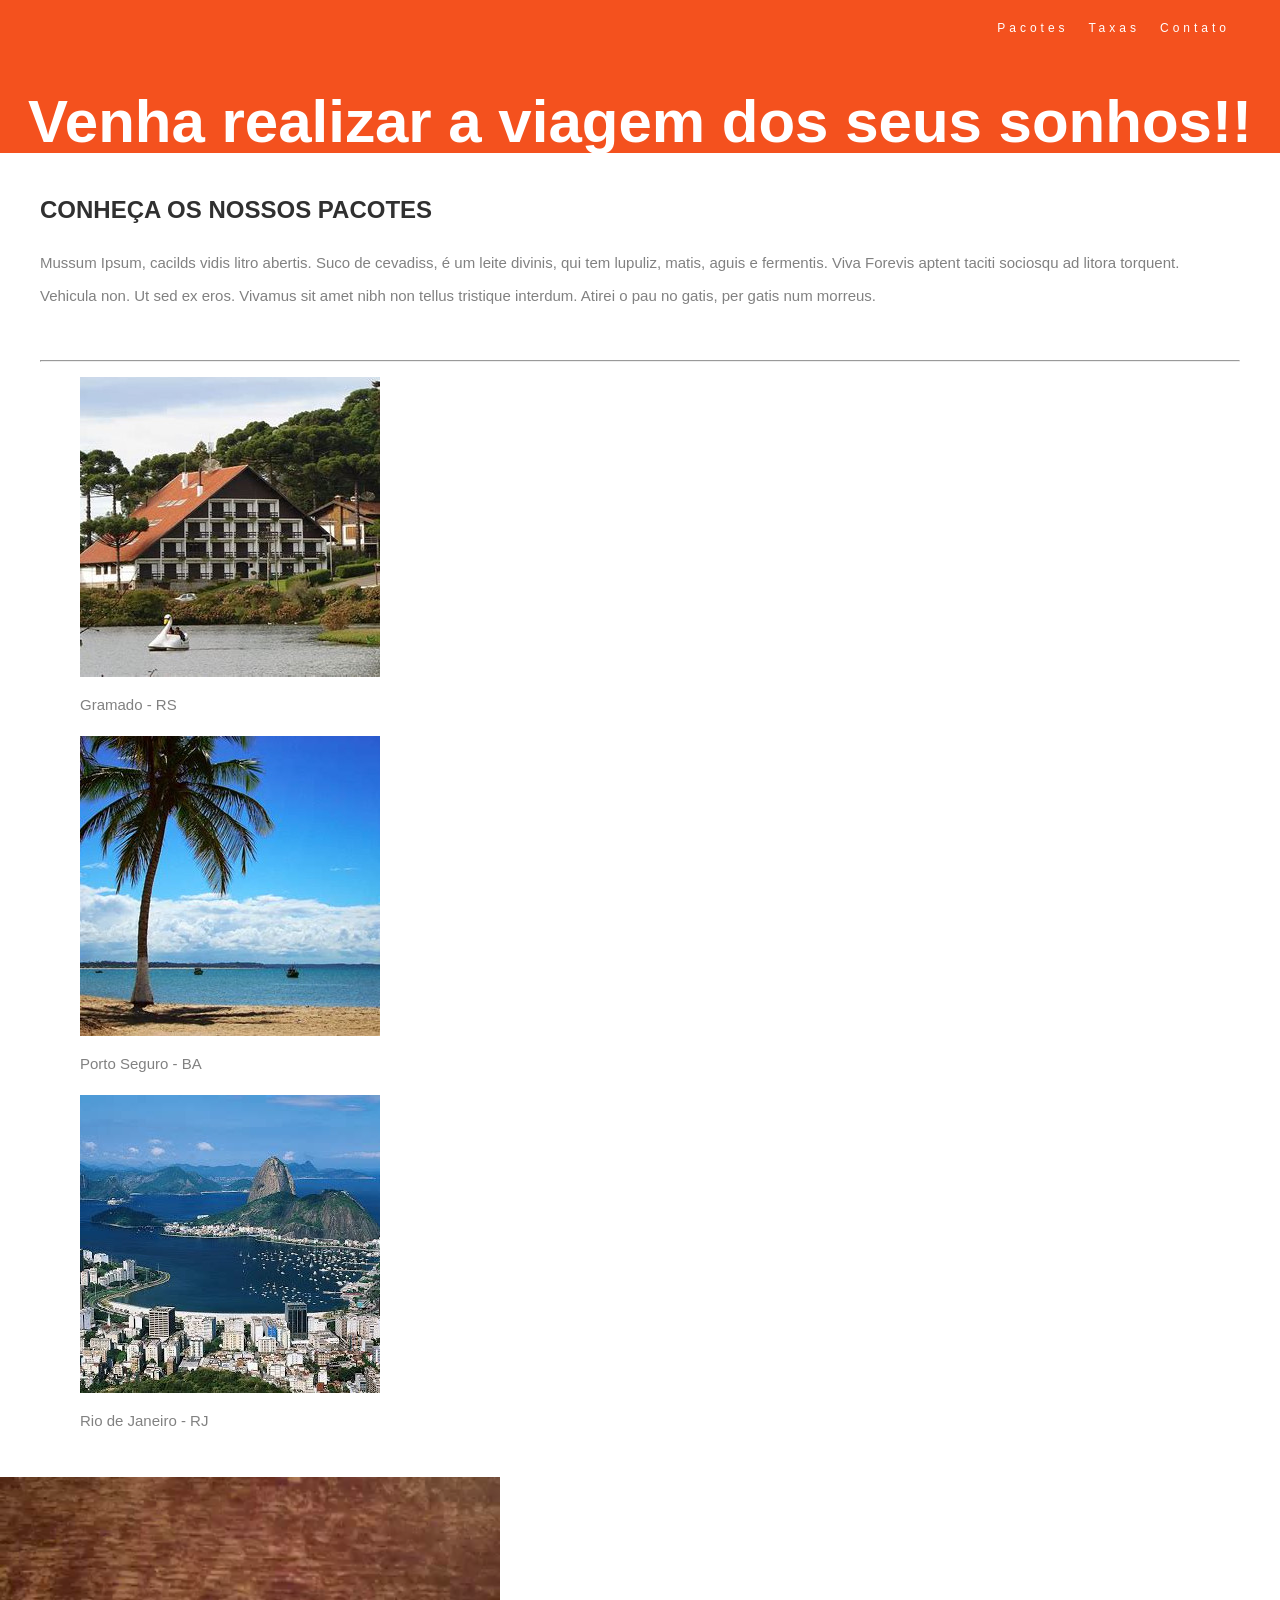
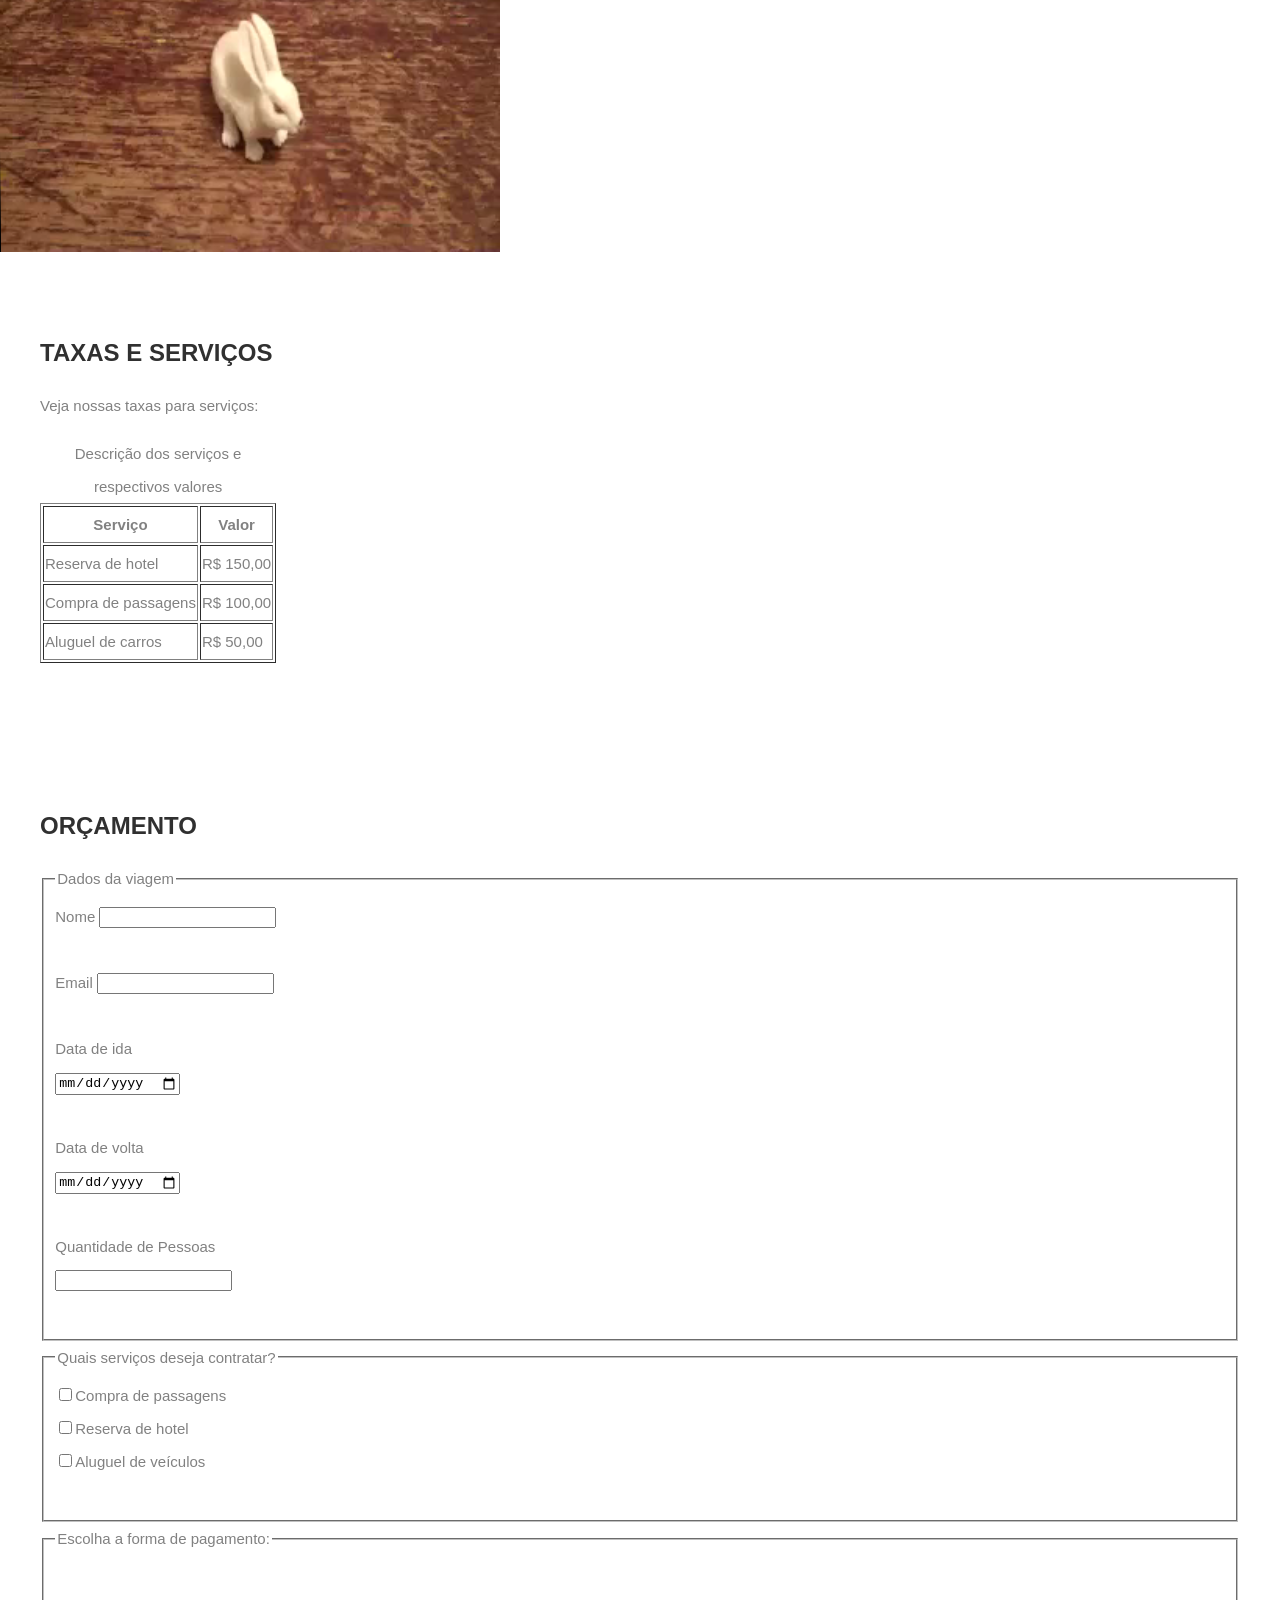
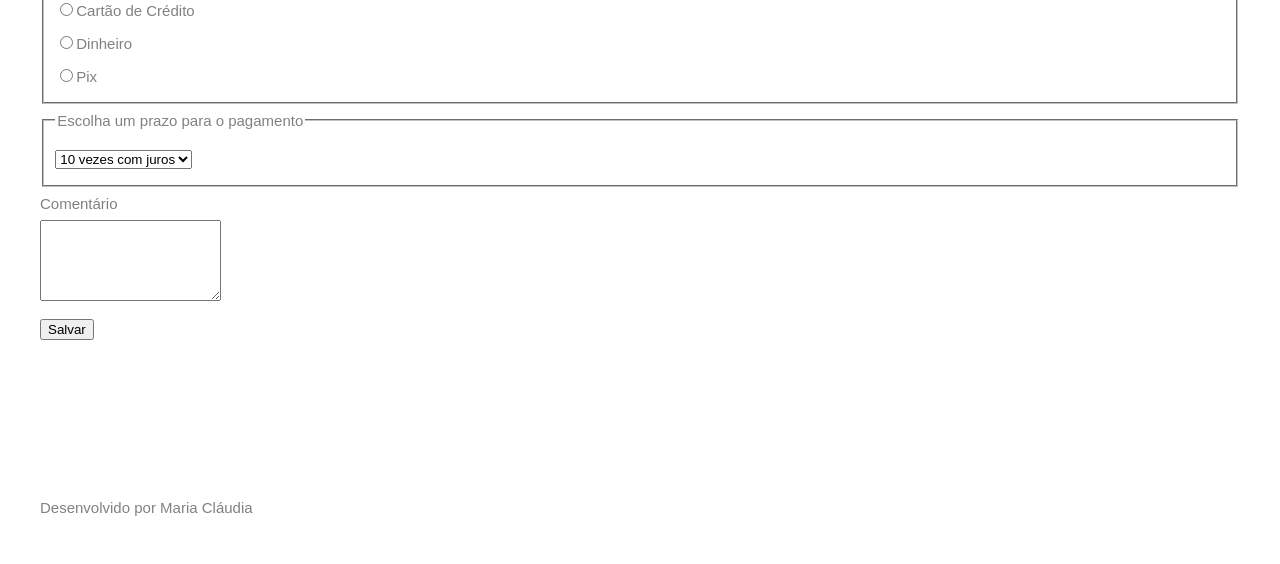
==== html/index.html @ 9e310416 "estilizando background, letras e espaçamentos" ====
<!DOCTYPE html>
<html lang="pt-BR">
<head>
    <meta charset="UTF-8">
    <meta name="viewport" content="width=device-width, initial-scale=1.0">
    <title>Viagem dos Sonhos</title>
    <link rel="stylesheet" href="../css/style.css">
</head>
<body>
    <header>
        <nav>
            <ul>
                <li><a href="#">Pacotes</a></li>
                <li><a href="#">Taxas</a></li>
                <li><a href="#">Contato</a></li>                
            </ul>
        </nav>
        <h1>Venha realizar a viagem dos seus sonhos!!</h1>
    </header>
    <section>
        <h2>Conheça os nossos pacotes</h2>
        <p>
            Mussum Ipsum, cacilds vidis litro abertis.  Suco de cevadiss, é um leite divinis, qui tem lupuliz, matis, aguis e fermentis. Viva Forevis aptent taciti sociosqu ad litora torquent. Vehicula non. Ut sed ex eros. Vivamus sit amet nibh non tellus tristique interdum. Atirei o pau no gatis, per gatis num morreus.
            <br><br>            
            <hr>
        </p>
        <figure>
            <img src="../images/gramado.jpeg" alt="Chalé em Gramado">
            <figcaption>Gramado - RS</figcaption>
        </figure>
        <figure>
            <img src="../images/porto-seguro.jpeg" alt="Praia em Porto Seguro">
            <figcaption>Porto Seguro - BA</figcaption>
        </figure>
        <figure>
            <img src="../images/rio-de-janeiro.jpeg" alt="Rio de Janeiro visto de cima">
            <figcaption>Rio de Janeiro - RJ</figcaption>
        </figure>
    </section>
    <video controls width="500px">
        <source src="../videos/rabbit320.mp4" type="video/mp4"> 
        <source src="../videos/video_rabbit320.webm" type="video/webm"> 
         Seu navegador não suporta o formato do vídeo. <a href="../videos/rabbit320.mp4">Clique aqui para baixar</a>
    </video>
    <br><br>
    <section>
        <h2>Taxas e Serviços</h2>
        <p>Veja nossas taxas para serviços:</p>
        <table border>
            <caption>Descrição dos serviços e respectivos valores</caption>
            <thead>
                <tr>
                    <th>Serviço</th>
                    <th>Valor</th>
                </tr>
            </thead>
            <tbody>
                <tr>
                    <td>Reserva de hotel</td>
                    <td>R$ 150,00</td>
                </tr>
                <tr>
                    <td>Compra de passagens</td>
                    <td>R$ 100,00</td>
                </tr>
                <tr>
                    <td>Aluguel de carros</td>
                    <td>R$ 50,00</td>
                </tr>
            </tbody>            
        </table>
    </section>
    <br><br>
    <!-- Formulários -->
    <section>
        <h2>Orçamento</h2>
        <form method="GET" action="">
            <fieldset>
                <legend>Dados da viagem</legend>
                <label>Nome</label>
                <input type="text" name="nome"><br><br>
    
                <label>Email</label>
                <input type="email" name="email" required><br><br>
    
                <label>Data de ida</label><br>
                <input type="date" name="dataIda"><br><br>
    
                <label>Data de volta</label><br>
                <input type="date" name="dataVolta"><br><br>
    
                <label>Quantidade de Pessoas</label><br>
                <input type="number" name="quantidadePessoas"><br><br>
            </fieldset>

            <fieldset>
                <legend>Quais serviços deseja contratar?</legend>
                <label>
                    <input type="checkbox" name="passagens" value="passagens">Compra de passagens <br>
                </label>
                <label>
                    <input type="checkbox" name="hospedagem" value="hospedagem">Reserva de hotel <br>
                </label>
                <label>
                    <input type="checkbox" name="aluguelVeiculos" value="aluguelVeiculos">Aluguel de veículos <br><br>
                </label>
            </fieldset>

            <fieldset>
                <legend>Escolha a forma de pagamento:</legend>
                <label>
                    <br><input type="radio" name="pagamento" value="cartaoCredito">Cartão de Crédito
                    <br><input type="radio" name="pagamento" value="dinheiro">Dinheiro
                    <br><input type="radio" name="pagamento" value="pix">Pix
                </label>
            </fieldset>

            <fieldset>
                <legend>Escolha um prazo para o pagamento</legend>
                <select name="prazo">
                    <option value="aVista">À vista</option>
                    <option value="5x">5 vezes sem juros</option>
                    <option value="10x" selected>10 vezes com juros</option>
                </select>
            </fieldset>

            <label>Comentário</label><br>
            <textarea rows="5" name="comentario"></textarea><br>
            <button>Salvar</button>
        </form>        
    </section>
    <br><br>
    <footer>Desenvolvido por Maria Cláudia</footer>
</body>
</html>
---- css/style.css ----
body
{
    margin: 0;
    font-weight: 400;
    font-family: Lato, Helvetica, sans-serif;
    font-size: 15px;
    line-height: 2.2em;
    color: #818181;
}

header
{
    background-color: #f4511e;
}

section,
footer
{
    margin: 40px;
}

h1
{
    font-size: 60px;
    color: #303030;
    padding: 15px;
    color: white;
    text-align: center;
}

h2
{
    font-size: 24px;
    text-transform: uppercase;
    color: #303030;
    font-weight: 600;
}

nav li a /* evita a atribuição de estilo a todos os links da página */
{
    padding: 10px;
    color: white;
    text-decoration: none;
}

nav li
{
    float: left;
}

nav ul
{
    float: right;
    list-style: none;
}

nav
{
    font-size: 12px;
    letter-spacing: 4px;
    height: 50px;    
    padding-right: 40px;
}
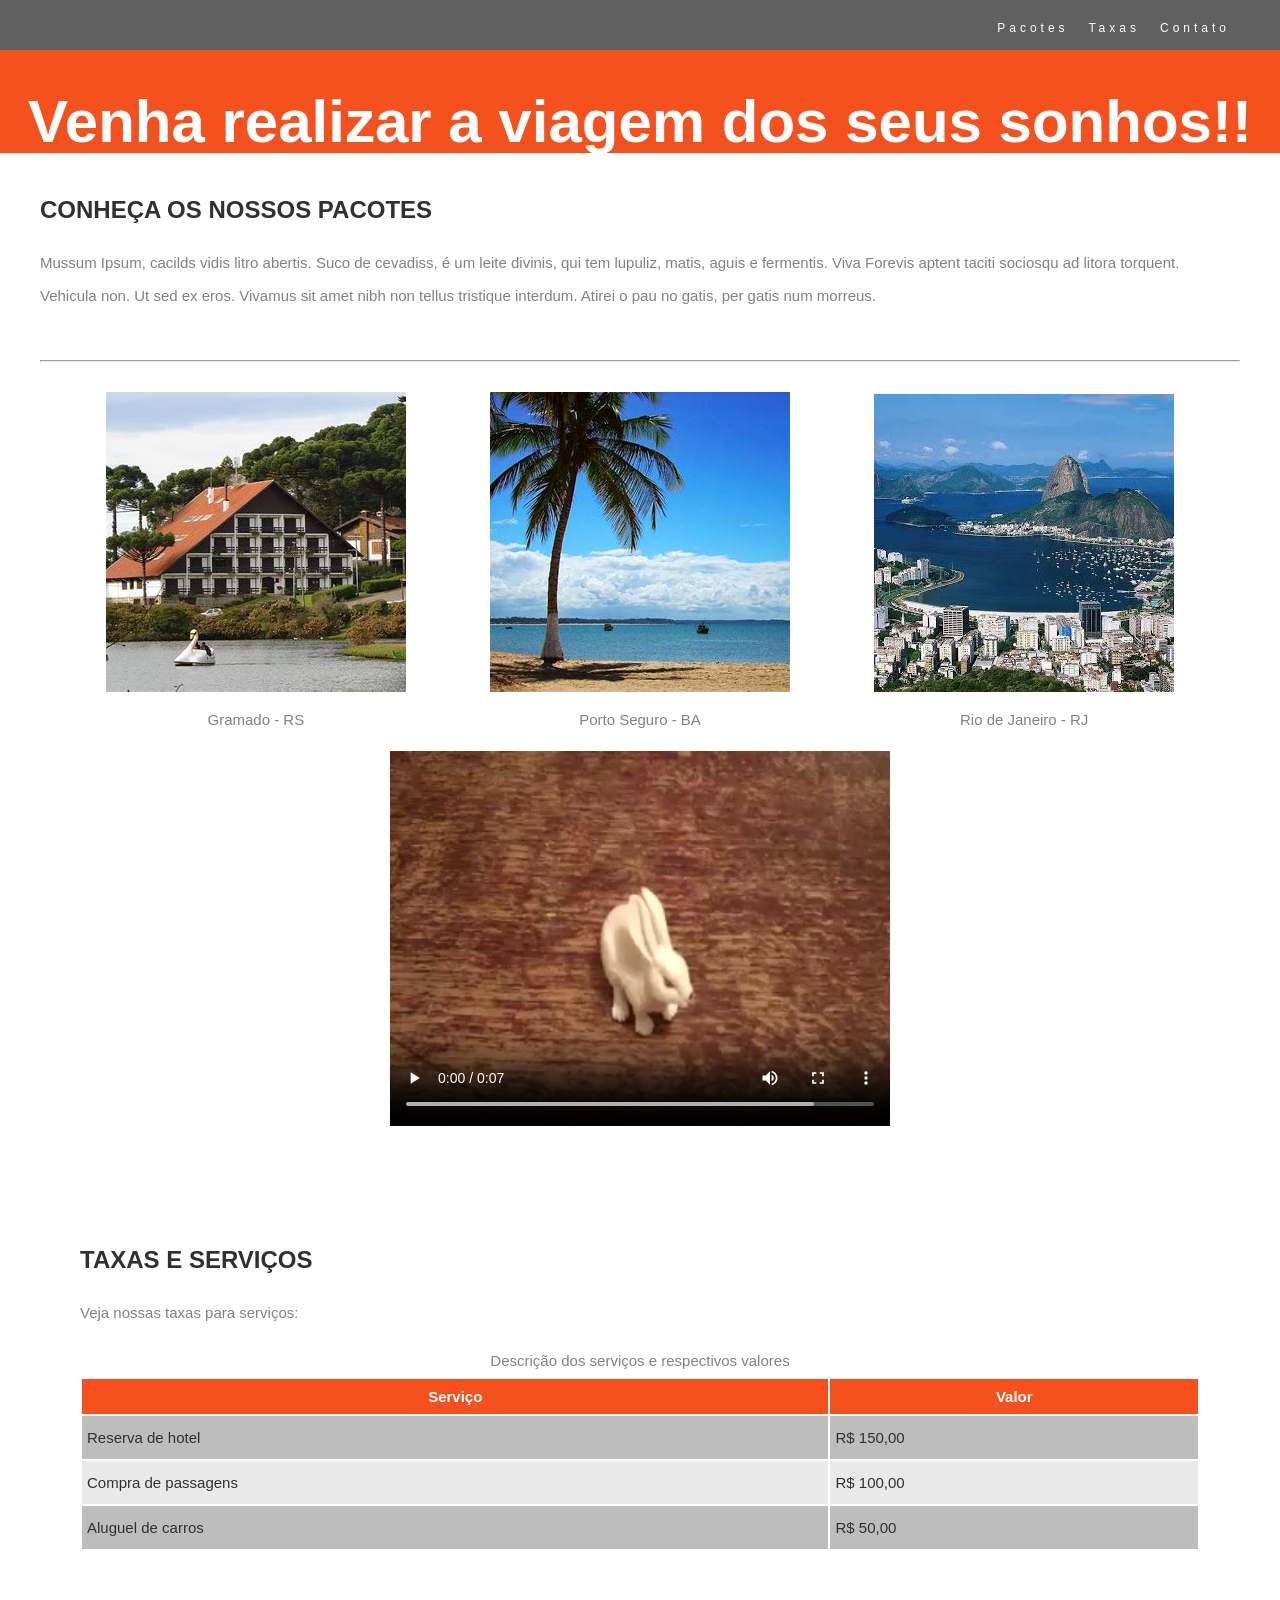
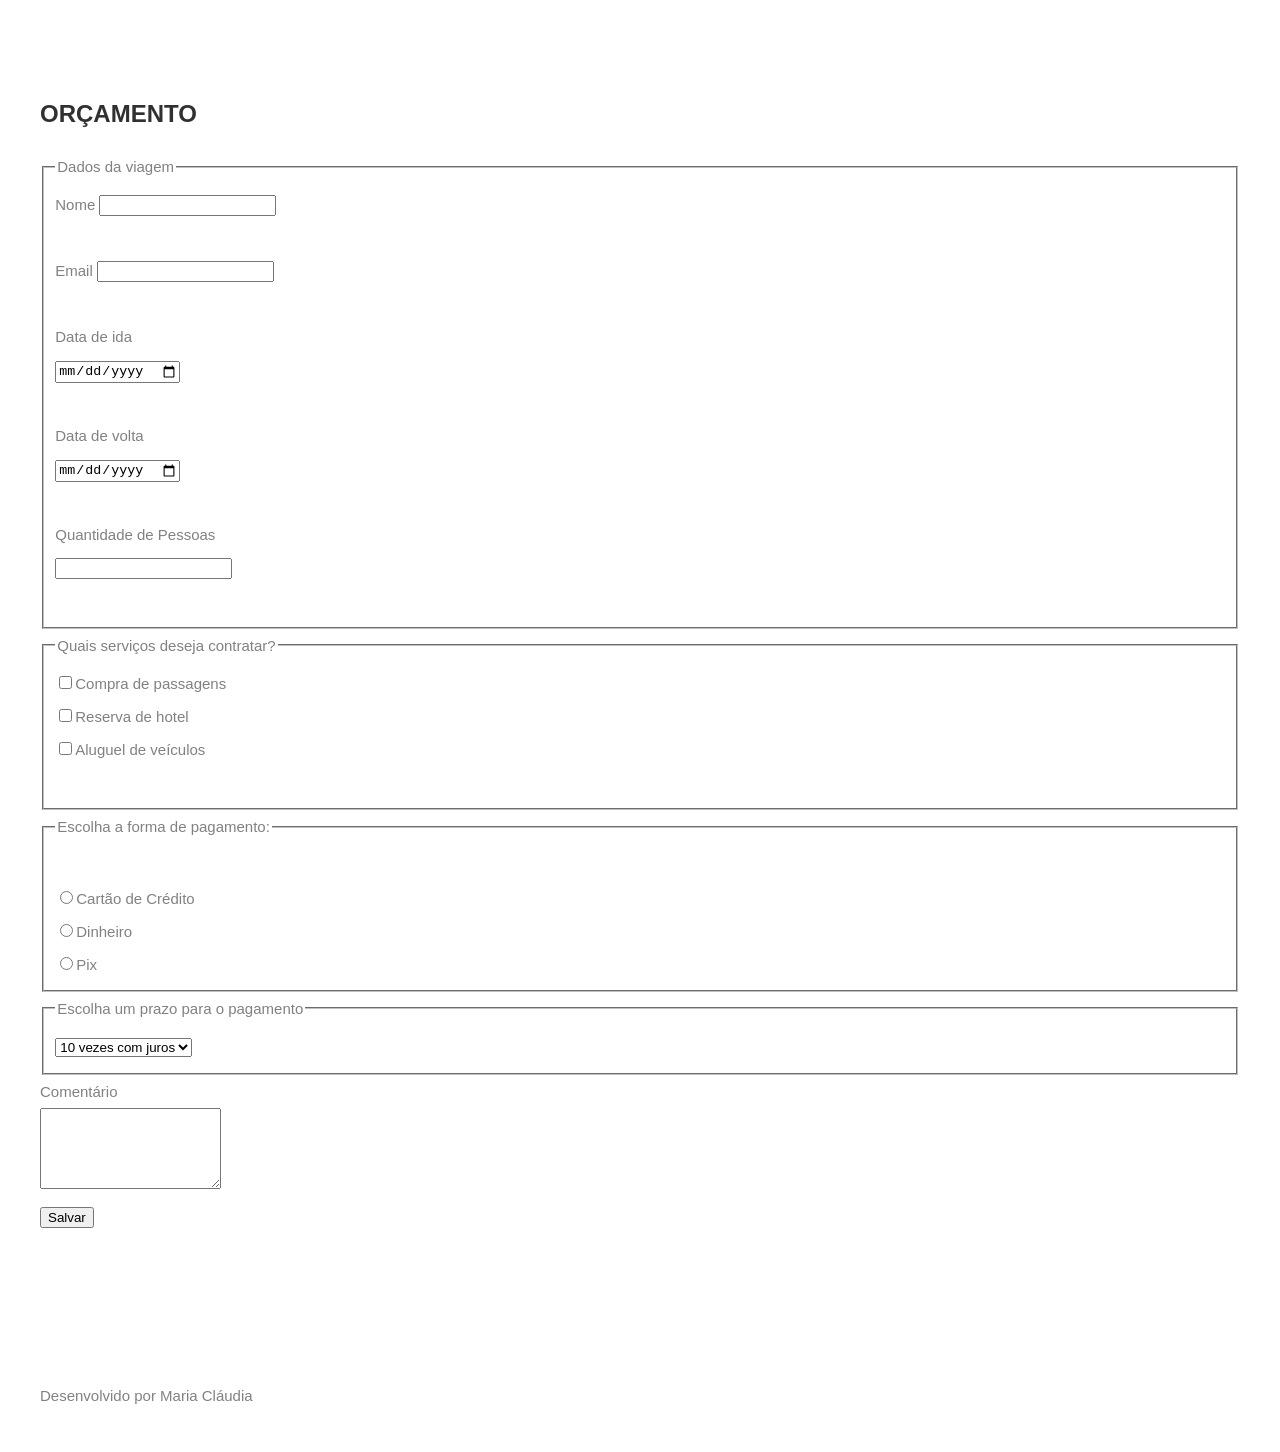
==== commit c8b59ba3: "finalizando com o css" ====
--- a/html/index.html
+++ b/html/index.html
@@ -17,58 +17,62 @@
         </nav>
         <h1>Venha realizar a viagem dos seus sonhos!!</h1>
     </header>
-    <section>
+    <section id="pacotes">
         <h2>Conheça os nossos pacotes</h2>
         <p>
             Mussum Ipsum, cacilds vidis litro abertis.  Suco de cevadiss, é um leite divinis, qui tem lupuliz, matis, aguis e fermentis. Viva Forevis aptent taciti sociosqu ad litora torquent. Vehicula non. Ut sed ex eros. Vivamus sit amet nibh non tellus tristique interdum. Atirei o pau no gatis, per gatis num morreus.
             <br><br>            
             <hr>
         </p>
-        <figure>
-            <img src="../images/gramado.jpeg" alt="Chalé em Gramado">
-            <figcaption>Gramado - RS</figcaption>
-        </figure>
-        <figure>
-            <img src="../images/porto-seguro.jpeg" alt="Praia em Porto Seguro">
-            <figcaption>Porto Seguro - BA</figcaption>
-        </figure>
-        <figure>
-            <img src="../images/rio-de-janeiro.jpeg" alt="Rio de Janeiro visto de cima">
-            <figcaption>Rio de Janeiro - RJ</figcaption>
-        </figure>
-    </section>
-    <video controls width="500px">
-        <source src="../videos/rabbit320.mp4" type="video/mp4"> 
-        <source src="../videos/video_rabbit320.webm" type="video/webm"> 
-         Seu navegador não suporta o formato do vídeo. <a href="../videos/rabbit320.mp4">Clique aqui para baixar</a>
-    </video>
-    <br><br>
-    <section>
-        <h2>Taxas e Serviços</h2>
-        <p>Veja nossas taxas para serviços:</p>
-        <table border>
-            <caption>Descrição dos serviços e respectivos valores</caption>
-            <thead>
-                <tr>
-                    <th>Serviço</th>
-                    <th>Valor</th>
-                </tr>
-            </thead>
-            <tbody>
-                <tr>
-                    <td>Reserva de hotel</td>
-                    <td>R$ 150,00</td>
-                </tr>
-                <tr>
-                    <td>Compra de passagens</td>
-                    <td>R$ 100,00</td>
-                </tr>
-                <tr>
-                    <td>Aluguel de carros</td>
-                    <td>R$ 50,00</td>
-                </tr>
-            </tbody>            
-        </table>
+        <div class="figuras">
+            <figure>
+                <img src="../images/gramado.jpeg" alt="Chalé em Gramado">
+                <figcaption>Gramado - RS</figcaption>
+            </figure>
+            <figure>
+                <img src="../images/porto-seguro.jpeg" alt="Praia em Porto Seguro">
+                <figcaption>Porto Seguro - BA</figcaption>
+            </figure>
+            <figure>
+                <img src="../images/rio-de-janeiro.jpeg" alt="Rio de Janeiro visto de cima">
+                <figcaption>Rio de Janeiro - RJ</figcaption>
+            </figure>
+        </div>
+        <div class="videos">
+            <video controls width="500px">
+                <source src="../videos/rabbit320.mp4" type="video/mp4"> 
+                <source src="../videos/video_rabbit320.webm" type="video/webm"> 
+                Seu navegador não suporta o formato do vídeo. <a href="../videos/rabbit320.mp4">Clique aqui para baixar</a>
+            </video>
+        </div>
+        <br><br>
+        <section>
+            <h2>Taxas e Serviços</h2>
+            <p>Veja nossas taxas para serviços:</p>
+            <table>
+                <caption>Descrição dos serviços e respectivos valores</caption>
+                <thead>
+                    <tr>
+                        <th>Serviço</th>
+                        <th>Valor</th>
+                    </tr>
+                </thead>
+                <tbody>
+                    <tr>
+                        <td>Reserva de hotel</td>
+                        <td>R$ 150,00</td>
+                    </tr>
+                    <tr>
+                        <td>Compra de passagens</td>
+                        <td>R$ 100,00</td>
+                    </tr>
+                    <tr>
+                        <td>Aluguel de carros</td>
+                        <td>R$ 50,00</td>
+                    </tr>
+                </tbody>            
+            </table>
+        </section>
     </section>
     <br><br>
     <!-- Formulários -->
--- a/css/style.css
+++ b/css/style.css
@@ -60,4 +60,43 @@
     letter-spacing: 4px;
     height: 50px;    
     padding-right: 40px;
+    background-color: #606060;
+}
+
+table
+{
+    width: 100%;
+}
+
+table td
+{
+    color: #303030;
+    padding: 5px;
+}
+
+table tr:nth-child(even)
+{
+    background-color: #e9e9e9;
+}
+
+table tr:nth-child(odd)
+{
+    background-color: #bdbdbd;
+}
+
+table thead th
+{
+    background-color: #f4511e;
+    color: white;
+}
+
+#pacotes .figuras figure
+{
+    display: inline-block;
+}
+
+#pacotes .figuras, 
+#pacotes .videos
+{
+    text-align: center;
 }
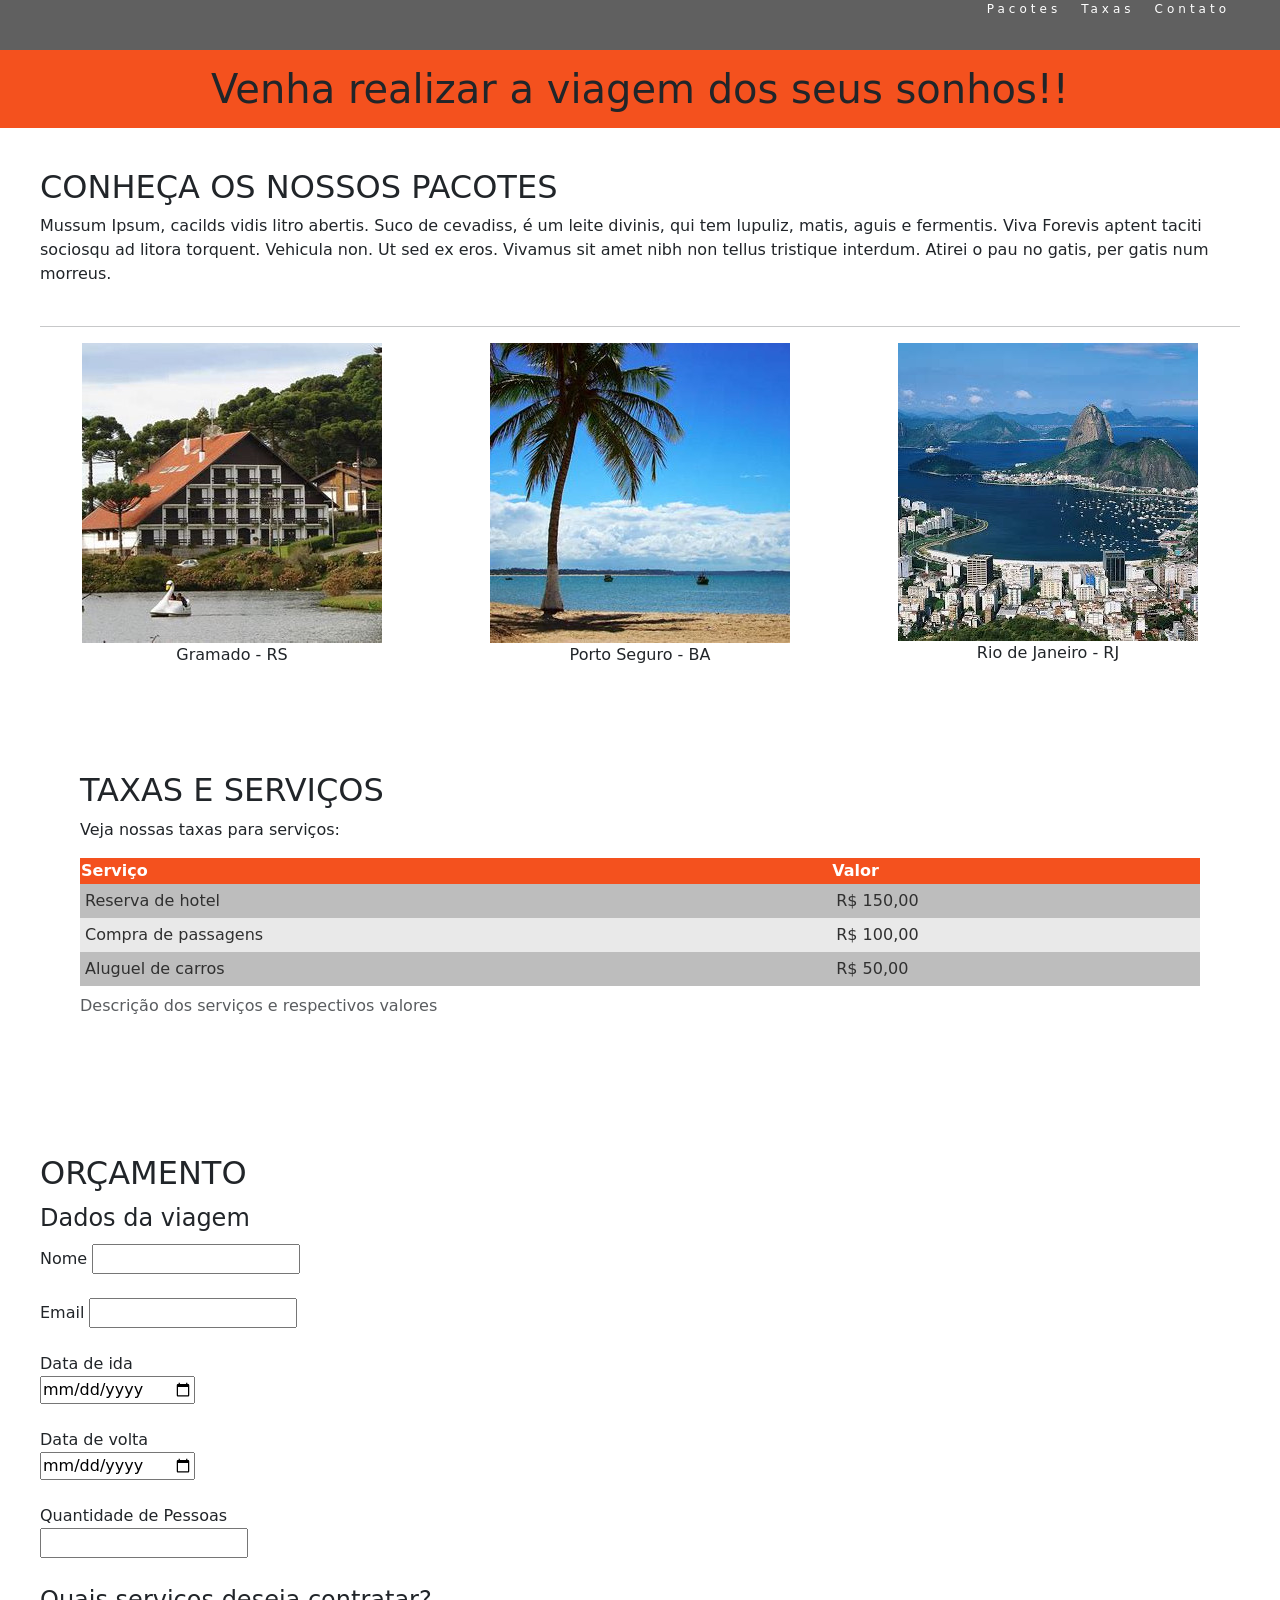
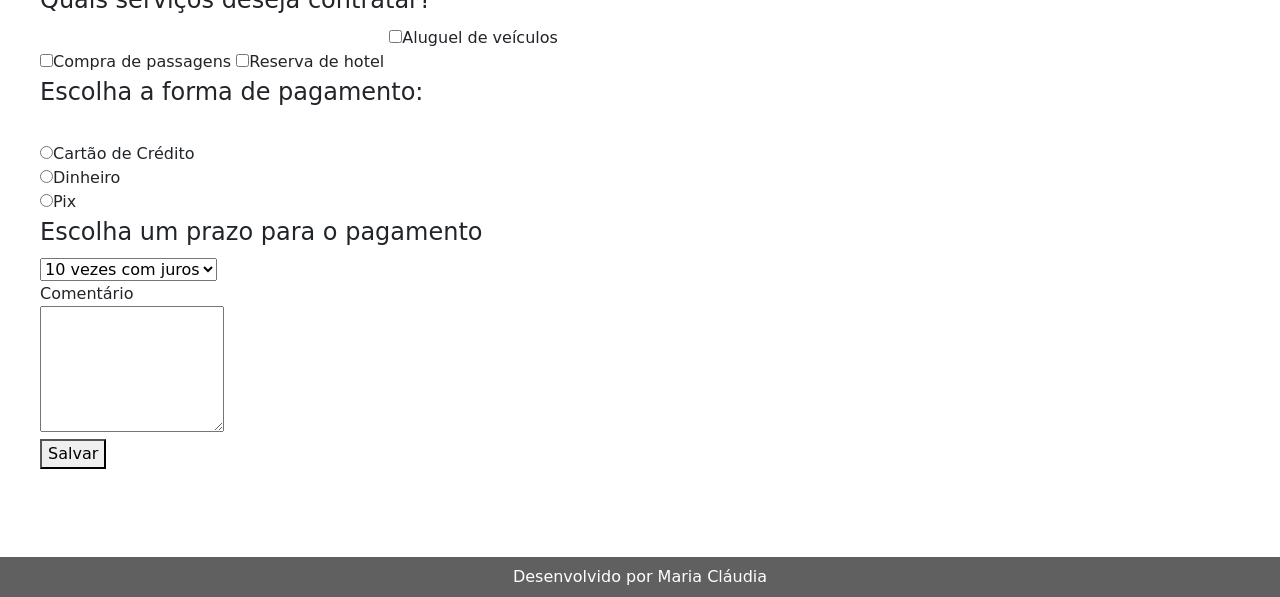
==== commit 8de98808: "alinhamento de elementos com classes do Bootstrap" ====
--- a/html/index.html
+++ b/html/index.html
@@ -5,6 +5,8 @@
     <meta name="viewport" content="width=device-width, initial-scale=1.0">
     <title>Viagem dos Sonhos</title>
     <link rel="stylesheet" href="../css/style.css">
+    <!-- Link do Bootstrap -->
+    <link href="https://cdn.jsdelivr.net/npm/bootstrap@5.3.8/dist/css/bootstrap.min.css" rel="stylesheet" integrity="sha384-sRIl4kxILFvY47J16cr9ZwB07vP4J8+LH7qKQnuqkuIAvNWLzeN8tE5YBujZqJLB" crossorigin="anonymous">
 </head>
 <body>
     <header>
@@ -24,26 +26,20 @@
             <br><br>            
             <hr>
         </p>
-        <div class="figuras">
-            <figure>
+        <div class="row">
+            <figure class="col text-center">
                 <img src="../images/gramado.jpeg" alt="Chalé em Gramado">
                 <figcaption>Gramado - RS</figcaption>
             </figure>
-            <figure>
+            <figure class="col text-center">
                 <img src="../images/porto-seguro.jpeg" alt="Praia em Porto Seguro">
                 <figcaption>Porto Seguro - BA</figcaption>
             </figure>
-            <figure>
+            <figure class="col text-center">
                 <img src="../images/rio-de-janeiro.jpeg" alt="Rio de Janeiro visto de cima">
                 <figcaption>Rio de Janeiro - RJ</figcaption>
             </figure>
         </div>
-        <div class="videos">
-            <video controls width="500px">
-                <source src="../videos/rabbit320.mp4" type="video/mp4"> 
-                <source src="../videos/video_rabbit320.webm" type="video/webm"> 
-                Seu navegador não suporta o formato do vídeo. <a href="../videos/rabbit320.mp4">Clique aqui para baixar</a>
-            </video>
         </div>
         <br><br>
         <section>
@@ -135,5 +131,7 @@
     </section>
     <br><br>
     <footer>Desenvolvido por Maria Cláudia</footer>
+    <!-- Script do Bootstrap -->
+    <script src="https://cdn.jsdelivr.net/npm/bootstrap@5.3.8/dist/js/bootstrap.bundle.min.js" integrity="sha384-FKyoEForCGlyvwx9Hj09JcYn3nv7wiPVlz7YYwJrWVcXK/BmnVDxM+D2scQbITxI" crossorigin="anonymous"></script>
 </body>
 </html>
--- a/css/style.css
+++ b/css/style.css
@@ -90,13 +90,11 @@
     color: white;
 }
 
-#pacotes .figuras figure
+footer
 {
-    display: inline-block;
-}
-
-#pacotes .figuras, 
-#pacotes .videos
-{
+    background-color: #606060;
+    margin: 0;
+    padding: 0.5rem;
     text-align: center;
+    color: white;
 }
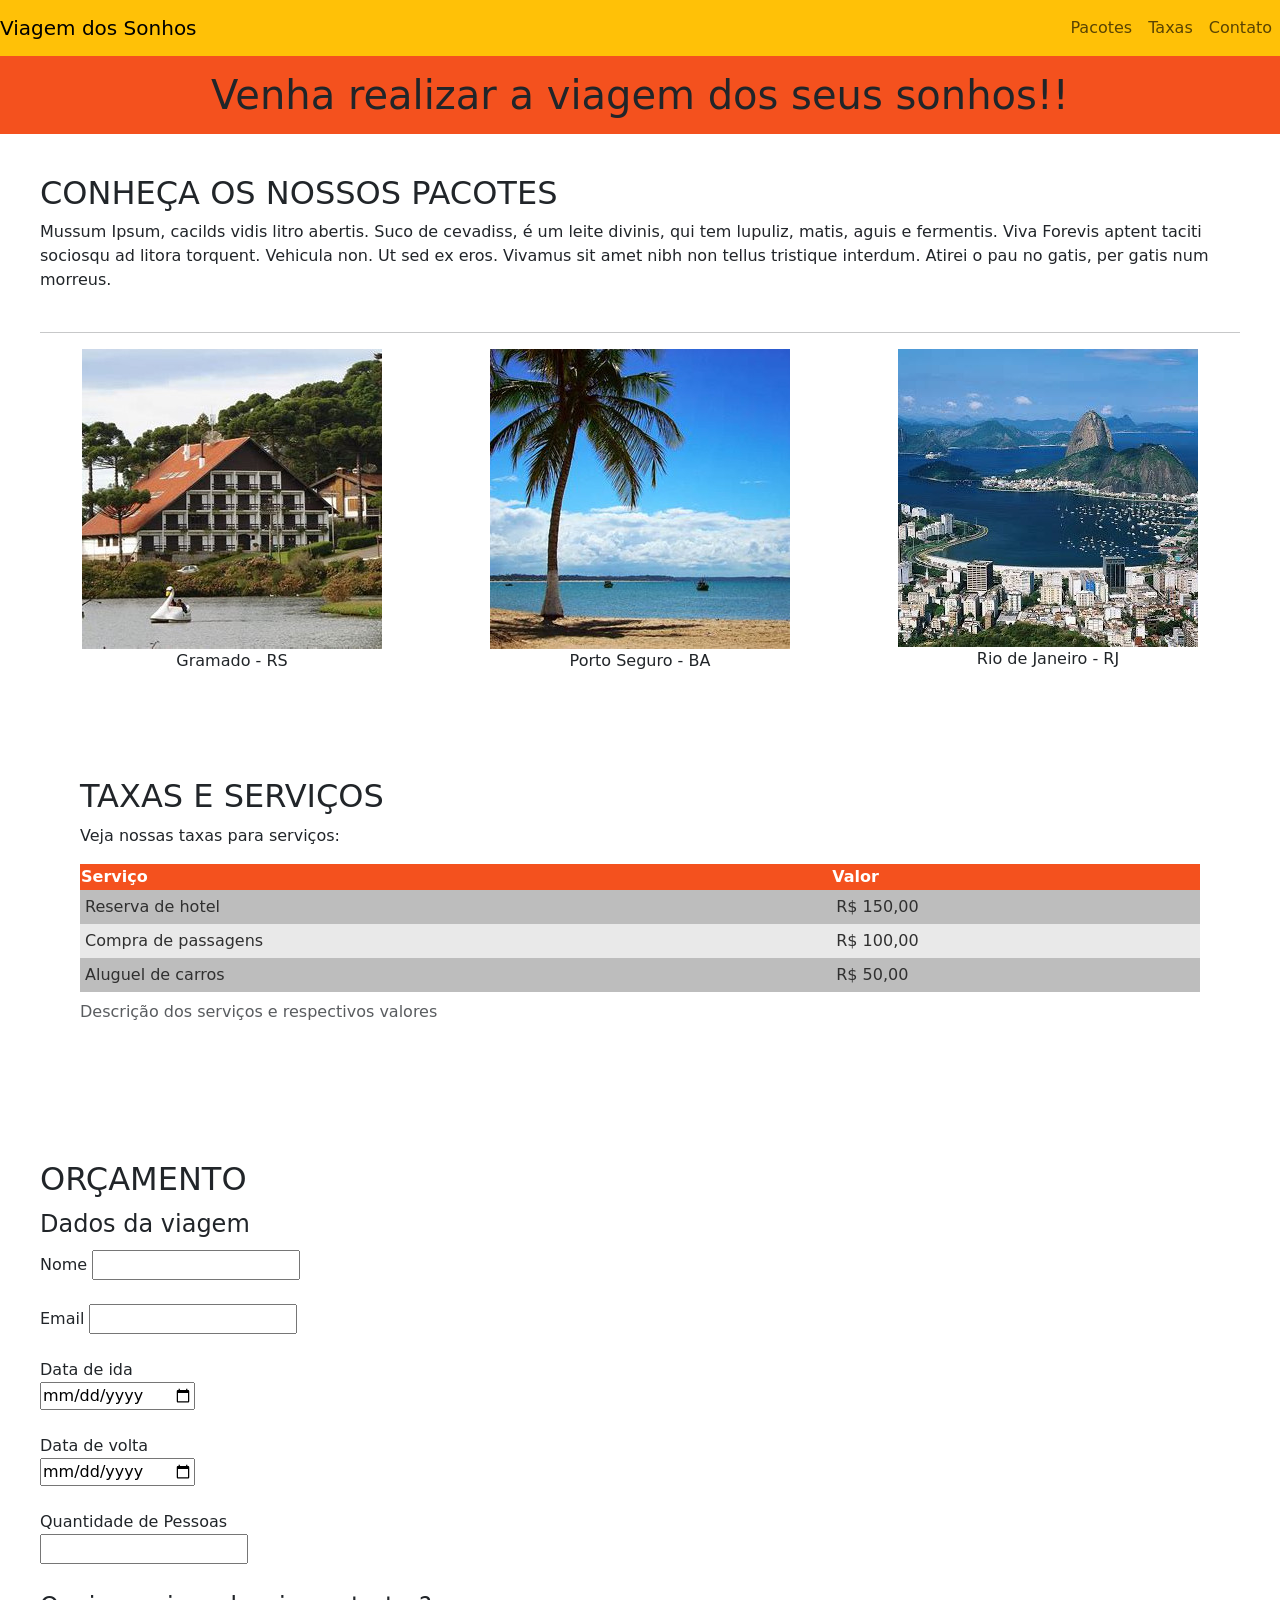
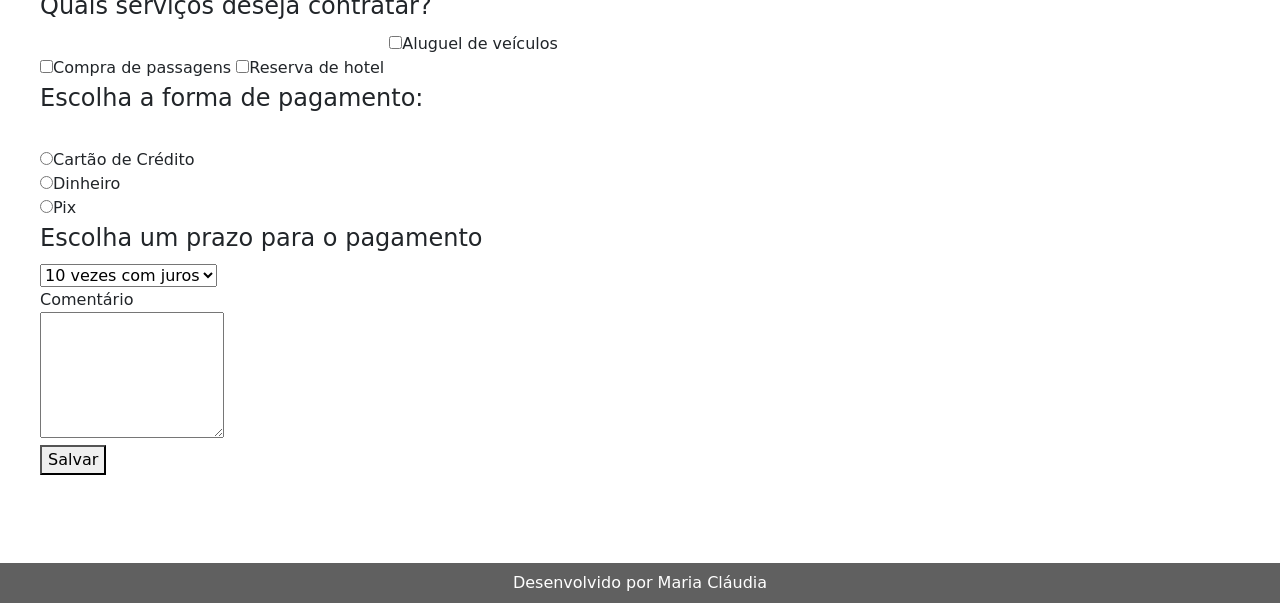
==== commit 9e75eb31: "utilizando menu com o Bootstrap" ====
--- a/html/index.html
+++ b/html/index.html
@@ -10,12 +10,25 @@
 </head>
 <body>
     <header>
-        <nav>
-            <ul>
-                <li><a href="#">Pacotes</a></li>
-                <li><a href="#">Taxas</a></li>
-                <li><a href="#">Contato</a></li>                
-            </ul>
+       <nav class="navbar navbar-expand-lg navbar-light bg-warning">
+            <a class="navbar-brand" href="#">Viagem dos Sonhos</a>
+            <button class="navbar-toggler" type="button" data-toggle="collapse" data-target="#navbarSupportedContent" aria-controls="navbarSupportedContent" aria-expanded="false" aria-label="Toggle navigation">
+                <span class="navbar-toggler-icon"></span>
+            </button>
+
+            <div class="collapse navbar-collapse justify-content-end" id="navbarSupportedContent">
+                <ul class="navbar-nav">
+                    <li class="nav-item">
+                        <a class="nav-link" href="#">Pacotes</a>
+                    </li>
+                    <li class="nav-item">
+                        <a class="nav-link" href="#">Taxas</a>
+                    </li>
+                    <li class="nav-item">
+                        <a class="nav-link" href="#">Contato</a>
+                    </li>
+                </ul>
+            </div>
         </nav>
         <h1>Venha realizar a viagem dos seus sonhos!!</h1>
     </header>
--- a/css/style.css
+++ b/css/style.css
@@ -36,33 +36,6 @@
     font-weight: 600;
 }
 
-nav li a /* evita a atribuição de estilo a todos os links da página */
-{
-    padding: 10px;
-    color: white;
-    text-decoration: none;
-}
-
-nav li
-{
-    float: left;
-}
-
-nav ul
-{
-    float: right;
-    list-style: none;
-}
-
-nav
-{
-    font-size: 12px;
-    letter-spacing: 4px;
-    height: 50px;    
-    padding-right: 40px;
-    background-color: #606060;
-}
-
 table
 {
     width: 100%;
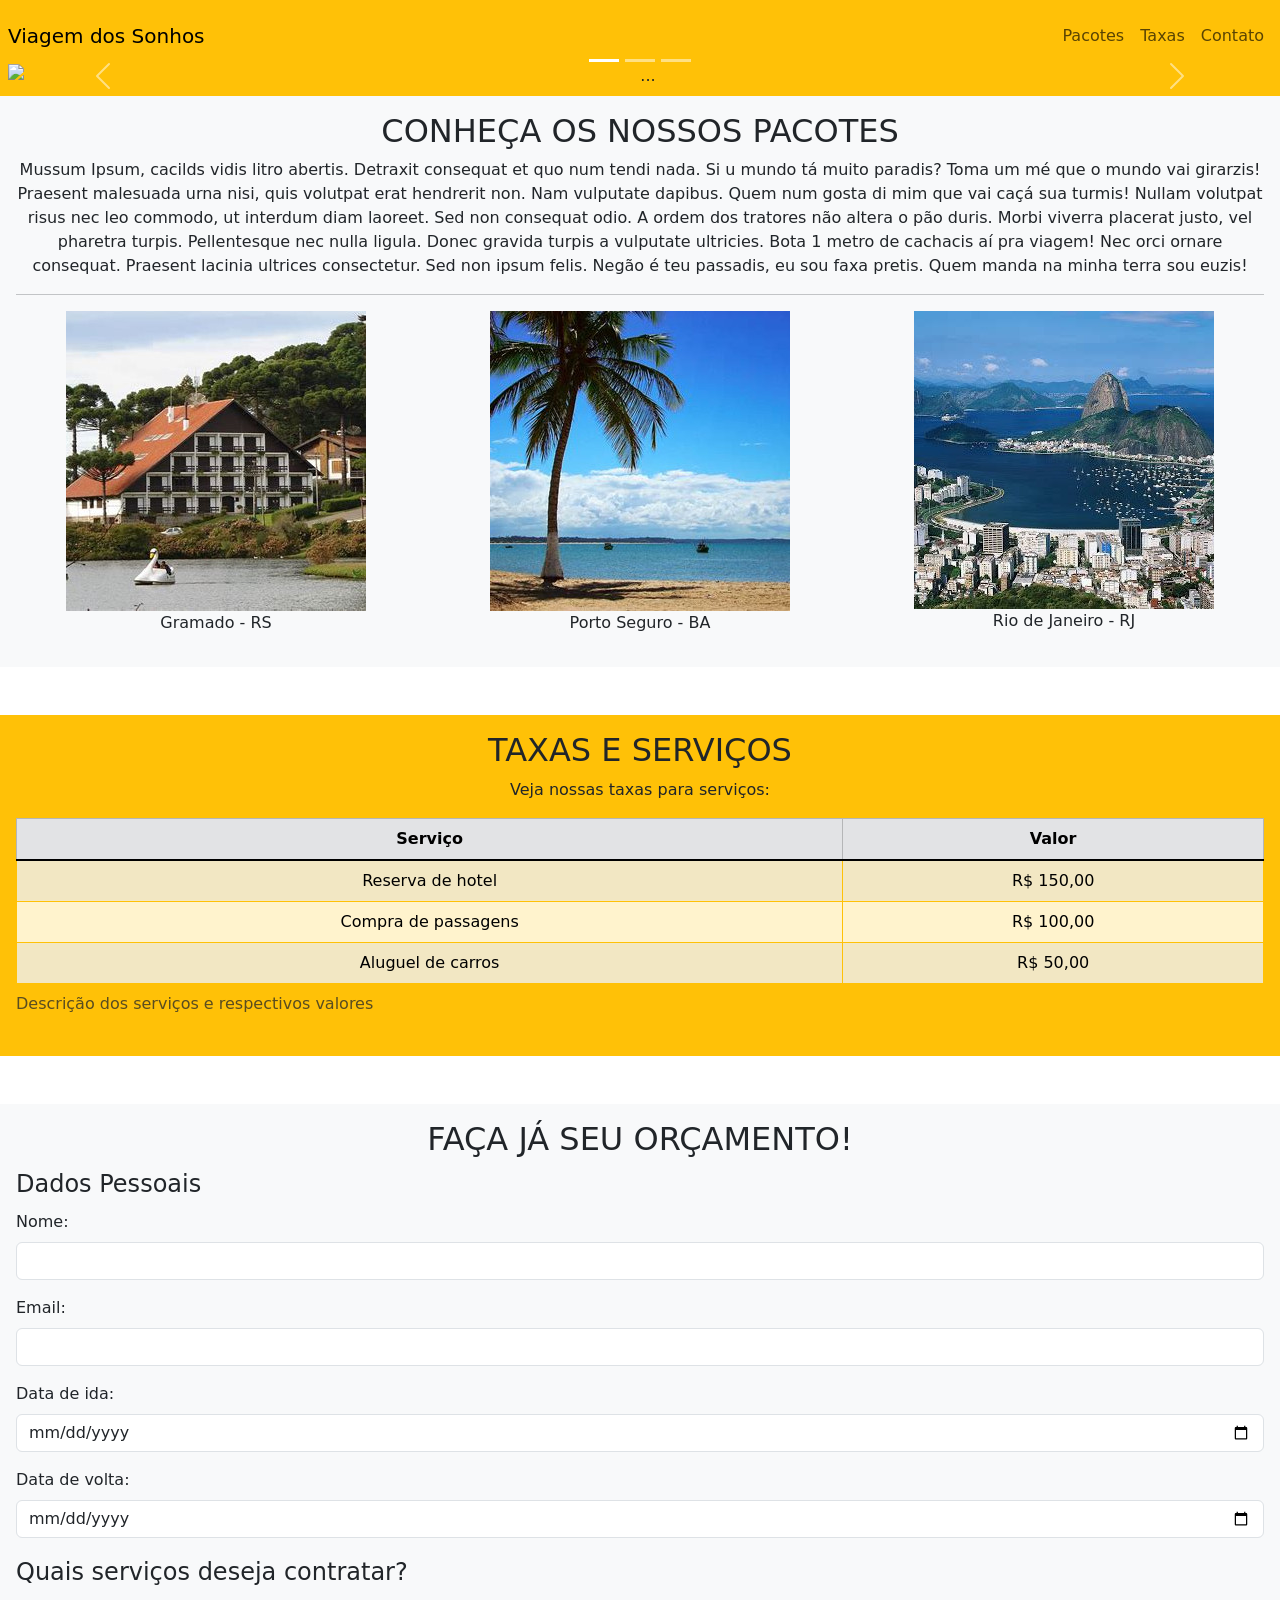
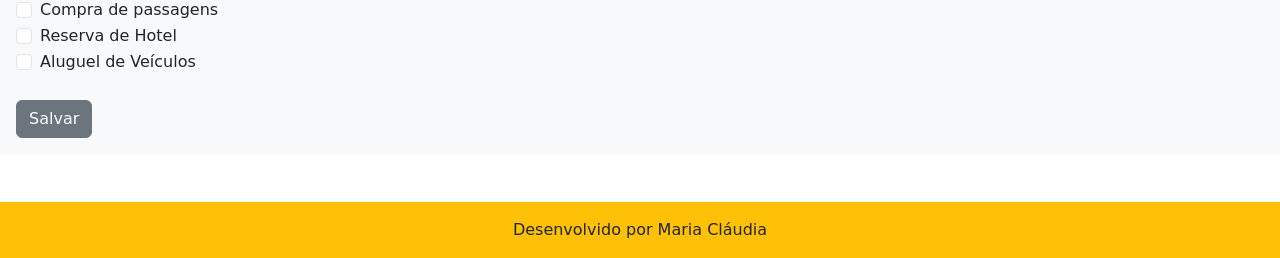
==== commit 84239974: "formatando tabelas com o Bootstrap" ====
--- a/html/index.html
+++ b/html/index.html
@@ -9,7 +9,7 @@
     <link href="https://cdn.jsdelivr.net/npm/bootstrap@5.3.8/dist/css/bootstrap.min.css" rel="stylesheet" integrity="sha384-sRIl4kxILFvY47J16cr9ZwB07vP4J8+LH7qKQnuqkuIAvNWLzeN8tE5YBujZqJLB" crossorigin="anonymous">
 </head>
 <body>
-    <header>
+    <header class="container-fluid p-2 bg-warning text-center">
        <nav class="navbar navbar-expand-lg navbar-light bg-warning">
             <a class="navbar-brand" href="#">Viagem dos Sonhos</a>
             <button class="navbar-toggler" type="button" data-toggle="collapse" data-target="#navbarSupportedContent" aria-controls="navbarSupportedContent" aria-expanded="false" aria-label="Toggle navigation">
@@ -30,15 +30,55 @@
                 </ul>
             </div>
         </nav>
-        <h1>Venha realizar a viagem dos seus sonhos!!</h1>
+        <div id="carouselExampleCaptions" class="carousel slide">
+        <div class="carousel-indicators">
+            <button type="button" data-bs-target="#carouselExampleCaptions" data-bs-slide-to="0" class="active" aria-current="true" aria-label="Slide 1"></button>
+            <button type="button" data-bs-target="#carouselExampleCaptions" data-bs-slide-to="1" aria-label="Slide 2"></button>
+            <button type="button" data-bs-target="#carouselExampleCaptions" data-bs-slide-to="2" aria-label="Slide 3"></button>
+        </div>
+        <div class="carousel-inner">
+            <div class="carousel-item active">
+            <img src="..." class="d-block w-100" alt="...">
+            <div class="carousel-caption d-none d-md-block">
+                <h5>First slide label</h5>
+                <p>Some representative placeholder content for the first slide.</p>
+            </div>
+            </div>
+            <div class="carousel-item">
+            <img src="..." class="d-block w-100" alt="...">
+            <div class="carousel-caption d-none d-md-block">
+                <h5>Second slide label</h5>
+                <p>Some representative placeholder content for the second slide.</p>
+            </div>
+            </div>
+            <div class="carousel-item">
+            <img src="..." class="d-block w-100" alt="...">
+            <div class="carousel-caption d-none d-md-block">
+                <h5>Third slide label</h5>
+                <p>Some representative placeholder content for the third slide.</p>
+            </div>
+            </div>
+        </div>
+        <button class="carousel-control-prev" type="button" data-bs-target="#carouselExampleCaptions" data-bs-slide="prev">
+            <span class="carousel-control-prev-icon" aria-hidden="true"></span>
+            <span class="visually-hidden">Previous</span>
+        </button>
+        <button class="carousel-control-next" type="button" data-bs-target="#carouselExampleCaptions" data-bs-slide="next">
+            <span class="carousel-control-next-icon" aria-hidden="true"></span>
+            <span class="visually-hidden">Next</span>
+        </button>
+        </div>      
     </header>
-    <section id="pacotes">
+    <section class="container-fluid bg-light text-center p-3">
         <h2>Conheça os nossos pacotes</h2>
         <p>
-            Mussum Ipsum, cacilds vidis litro abertis.  Suco de cevadiss, é um leite divinis, qui tem lupuliz, matis, aguis e fermentis. Viva Forevis aptent taciti sociosqu ad litora torquent. Vehicula non. Ut sed ex eros. Vivamus sit amet nibh non tellus tristique interdum. Atirei o pau no gatis, per gatis num morreus.
-            <br><br>            
-            <hr>
+            Mussum Ipsum, cacilds vidis litro abertis.  Detraxit consequat et quo num tendi nada. Si u mundo tá muito paradis? Toma um mé que o mundo vai girarzis! Praesent malesuada urna nisi, quis volutpat erat hendrerit non. Nam vulputate dapibus. Quem num gosta di mim que vai caçá sua turmis!
+
+            Nullam volutpat risus nec leo commodo, ut interdum diam laoreet. Sed non consequat odio. A ordem dos tratores não altera o pão duris. Morbi viverra placerat justo, vel pharetra turpis. Pellentesque nec nulla ligula. Donec gravida turpis a vulputate ultricies.
+
+            Bota 1 metro de cachacis aí pra viagem! Nec orci ornare consequat. Praesent lacinia ultrices consectetur. Sed non ipsum felis. Negão é teu passadis, eu sou faxa pretis. Quem manda na minha terra sou euzis!                  
         </p>
+        <hr>
         <div class="row">
             <figure class="col text-center">
                 <img src="../images/gramado.jpeg" alt="Chalé em Gramado">
@@ -53,97 +93,94 @@
                 <figcaption>Rio de Janeiro - RJ</figcaption>
             </figure>
         </div>
-        </div>
-        <br><br>
-        <section>
-            <h2>Taxas e Serviços</h2>
-            <p>Veja nossas taxas para serviços:</p>
-            <table>
-                <caption>Descrição dos serviços e respectivos valores</caption>
-                <thead>
-                    <tr>
-                        <th>Serviço</th>
-                        <th>Valor</th>
-                    </tr>
-                </thead>
-                <tbody>
-                    <tr>
-                        <td>Reserva de hotel</td>
-                        <td>R$ 150,00</td>
-                    </tr>
-                    <tr>
-                        <td>Compra de passagens</td>
-                        <td>R$ 100,00</td>
-                    </tr>
-                    <tr>
-                        <td>Aluguel de carros</td>
-                        <td>R$ 50,00</td>
-                    </tr>
-                </tbody>            
-            </table>
-        </section>
+    </section>        
+    <br><br>
+    <section class="container-fluid bg-warning text-center p-3">
+        <h2>Taxas e Serviços</h2>
+        <p>Veja nossas taxas para serviços:</p>
+
+        <!-- Tabela -->
+        <table class="table table-warning table-striped table-hover table-bordered border-warning">
+            <caption>Descrição dos serviços e respectivos valores</caption>
+            <thead class="table-secondary">
+                <tr>
+                    <th>Serviço</th>
+                    <th>Valor</th>
+                </tr>
+            </thead>
+            <tbody class="table-group-divider">
+                <tr>
+                    <td>Reserva de hotel</td>
+                    <td>R$ 150,00</td>
+                </tr>
+                <tr>
+                    <td>Compra de passagens</td>
+                    <td>R$ 100,00</td>
+                </tr>
+                <tr>
+                    <td>Aluguel de carros</td>
+                    <td>R$ 50,00</td>
+                </tr>
+            </tbody>            
+        </table>
     </section>
     <br><br>
+
     <!-- Formulários -->
-    <section>
-        <h2>Orçamento</h2>
+    <section class="container-fluid bg-light p-3">
+        <h2 class="text-center">Faça já seu orçamento!</h2>
         <form method="GET" action="">
             <fieldset>
-                <legend>Dados da viagem</legend>
-                <label>Nome</label>
-                <input type="text" name="nome"><br><br>
-    
-                <label>Email</label>
-                <input type="email" name="email" required><br><br>
-    
-                <label>Data de ida</label><br>
-                <input type="date" name="dataIda"><br><br>
-    
-                <label>Data de volta</label><br>
-                <input type="date" name="dataVolta"><br><br>
-    
-                <label>Quantidade de Pessoas</label><br>
-                <input type="number" name="quantidadePessoas"><br><br>
+                <legend>Dados Pessoais</legend>
+                <div class="mb-3">
+                    <label class="form-label" for="nome">Nome:</label>
+                    <input type="text" class="form-control" name="nome" id="nome">
+                </div>
+
+                <div class="mb-3">
+                    <label class="form-label" for="nome">Email:</label>
+                    <input type="email" class="form-control" name="email" id="nome">
+                </div>
+
+                <div class="mb-3">
+                    <label class="form-label" for="dataIda">Data de ida:</label>
+                    <input type="date" class="form-control" name="dataIda" id="dataIda">
+                </div>
+
+                <div class="mb-3">
+                    <label class="form-label" for="dataVolta">Data de volta:</label>
+                    <input type="date" class="form-control" name="dataVolta" id="dataVolta"> 
+                </div>                        
             </fieldset>
 
             <fieldset>
                 <legend>Quais serviços deseja contratar?</legend>
-                <label>
-                    <input type="checkbox" name="passagens" value="passagens">Compra de passagens <br>
-                </label>
-                <label>
-                    <input type="checkbox" name="hospedagem" value="hospedagem">Reserva de hotel <br>
-                </label>
-                <label>
-                    <input type="checkbox" name="aluguelVeiculos" value="aluguelVeiculos">Aluguel de veículos <br><br>
-                </label>
+                <div class="form-check">
+                    <input class="form-check-input" type="checkbox" name="passagens" value="passagens" id="compraPassagens">
+                    <label class="form-check-label" for="compraPassagens">
+                        Compra de passagens
+                    </label>
+                </div>
+                <div class="form-check">
+                    <input class="form-check-input" type="checkbox" name="hospedagem" value="hospedagem" id="reservaHotel">
+                    <label class="form-check-label" for="reservaHotel">
+                        Reserva de Hotel
+                    </label>
+                </div>
+                <div class="form-check">
+                    <input class="form-check-input" type="checkbox" name="veiculos" value="veiculos" id="aluguelVeiculos">
+                    <label class="form-check-label" for="aluguelVeiculos">
+                        Aluguel de Veículos
+                    </label>
+                </div>
             </fieldset>
 
-            <fieldset>
-                <legend>Escolha a forma de pagamento:</legend>
-                <label>
-                    <br><input type="radio" name="pagamento" value="cartaoCredito">Cartão de Crédito
-                    <br><input type="radio" name="pagamento" value="dinheiro">Dinheiro
-                    <br><input type="radio" name="pagamento" value="pix">Pix
-                </label>
-            </fieldset>
-
-            <fieldset>
-                <legend>Escolha um prazo para o pagamento</legend>
-                <select name="prazo">
-                    <option value="aVista">À vista</option>
-                    <option value="5x">5 vezes sem juros</option>
-                    <option value="10x" selected>10 vezes com juros</option>
-                </select>
-            </fieldset>
-
-            <label>Comentário</label><br>
-            <textarea rows="5" name="comentario"></textarea><br>
-            <button>Salvar</button>
+            <br>
+            <button class="btn btn-secondary">Salvar</button>
         </form>        
     </section>
     <br><br>
-    <footer>Desenvolvido por Maria Cláudia</footer>
+    <footer class="container-fluid bg-warning text-center p-3">Desenvolvido por Maria Cláudia</footer>
     <!-- Script do Bootstrap -->
     <script src="https://cdn.jsdelivr.net/npm/bootstrap@5.3.8/dist/js/bootstrap.bundle.min.js" integrity="sha384-FKyoEForCGlyvwx9Hj09JcYn3nv7wiPVlz7YYwJrWVcXK/BmnVDxM+D2scQbITxI" crossorigin="anonymous"></script>
 </body>
--- a/css/style.css
+++ b/css/style.css
@@ -1,31 +1,12 @@
-body
+header p
 {
-    margin: 0;
-    font-weight: 400;
-    font-family: Lato, Helvetica, sans-serif;
-    font-size: 15px;
-    line-height: 2.2em;
-    color: #818181;
+    color: white;
 }
 
-header
+.title
 {
-    background-color: #f4511e;
-}
-
-section,
-footer
-{
-    margin: 40px;
-}
-
-h1
-{
-    font-size: 60px;
-    color: #303030;
-    padding: 15px;
+    font-size: 63px;
     color: white;
-    text-align: center;
 }
 
 h2
@@ -39,35 +20,4 @@
 table
 {
     width: 100%;
-}
-
-table td
-{
-    color: #303030;
-    padding: 5px;
-}
-
-table tr:nth-child(even)
-{
-    background-color: #e9e9e9;
-}
-
-table tr:nth-child(odd)
-{
-    background-color: #bdbdbd;
-}
-
-table thead th
-{
-    background-color: #f4511e;
-    color: white;
-}
-
-footer
-{
-    background-color: #606060;
-    margin: 0;
-    padding: 0.5rem;
-    text-align: center;
-    color: white;
 }
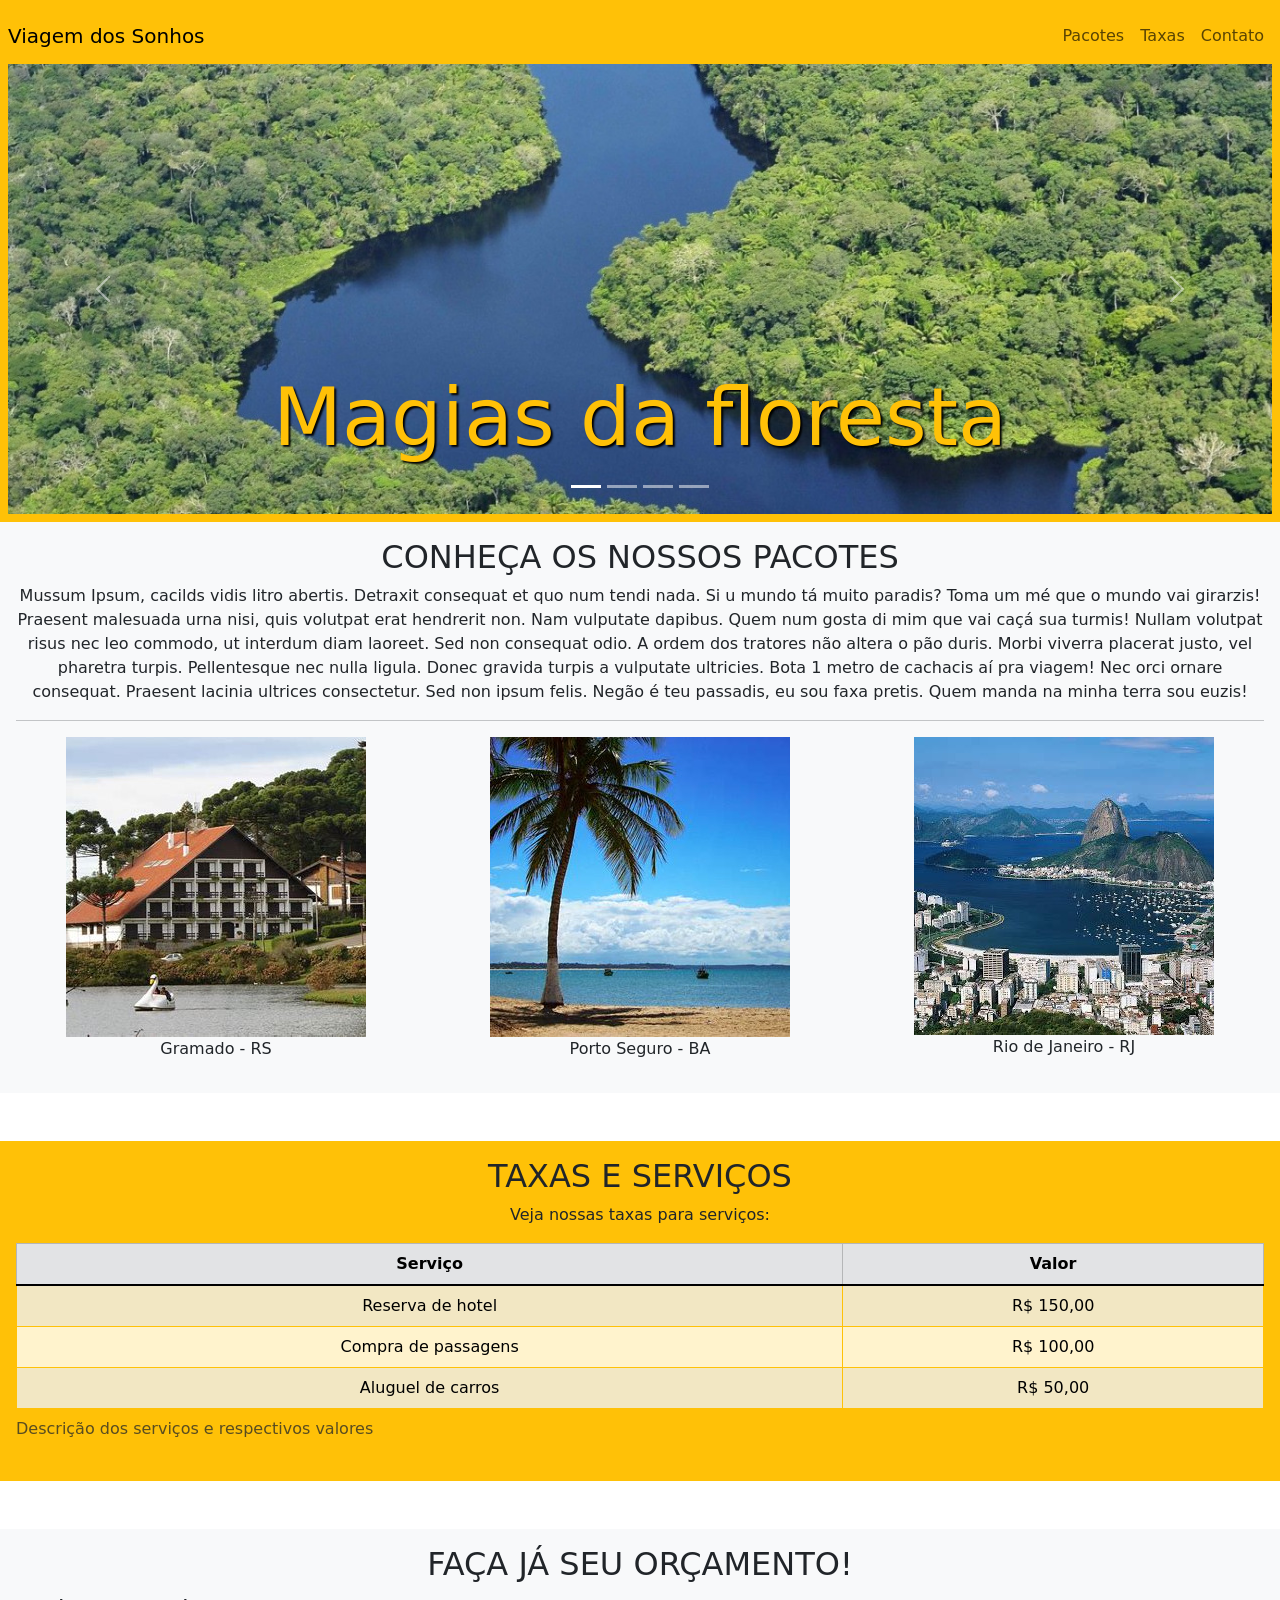
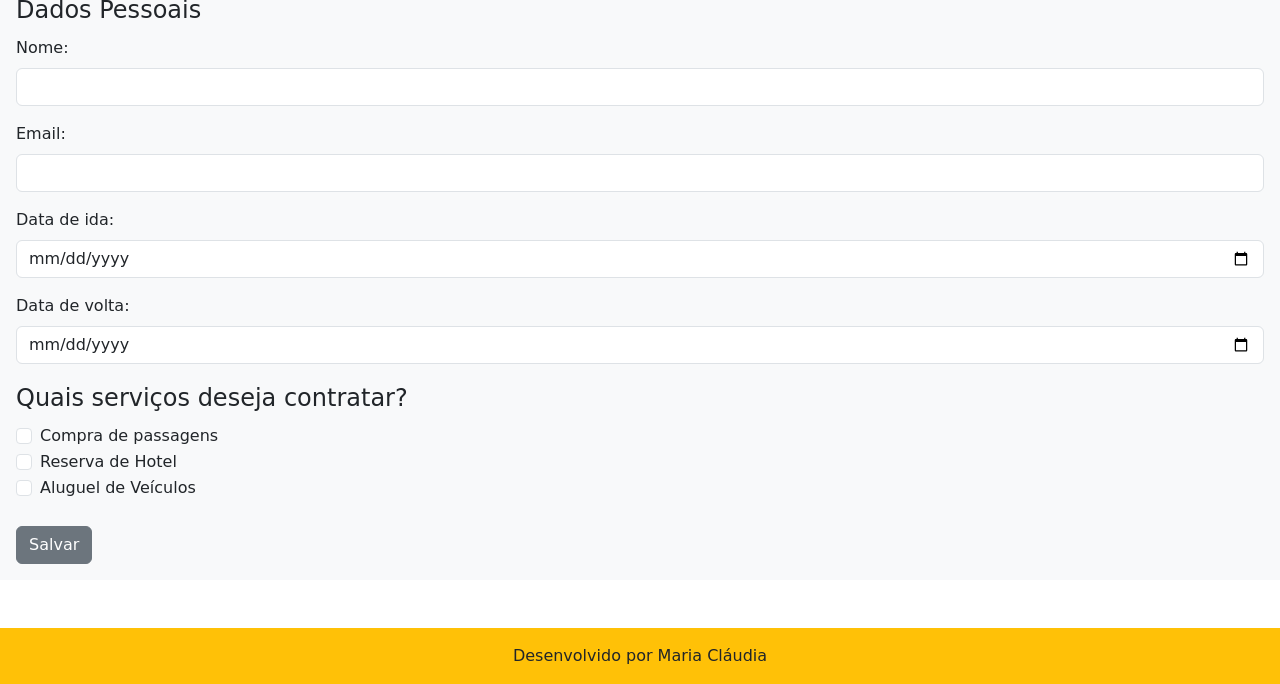
==== commit dafff20b: "construindo um carousel com o Bootstrap" ====
--- a/html/index.html
+++ b/html/index.html
@@ -31,42 +31,52 @@
             </div>
         </nav>
         <div id="carouselExampleCaptions" class="carousel slide">
-        <div class="carousel-indicators">
-            <button type="button" data-bs-target="#carouselExampleCaptions" data-bs-slide-to="0" class="active" aria-current="true" aria-label="Slide 1"></button>
-            <button type="button" data-bs-target="#carouselExampleCaptions" data-bs-slide-to="1" aria-label="Slide 2"></button>
-            <button type="button" data-bs-target="#carouselExampleCaptions" data-bs-slide-to="2" aria-label="Slide 3"></button>
-        </div>
-        <div class="carousel-inner">
-            <div class="carousel-item active">
-            <img src="..." class="d-block w-100" alt="...">
-            <div class="carousel-caption d-none d-md-block">
-                <h5>First slide label</h5>
-                <p>Some representative placeholder content for the first slide.</p>
+            <div class="carousel-indicators">
+                <button type="button" data-bs-target="#carouselExampleCaptions" data-bs-slide-to="0" class="active" aria-current="true" aria-label="Slide 1"></button>
+                <button type="button" data-bs-target="#carouselExampleCaptions" data-bs-slide-to="1" aria-label="Slide 2"></button>
+                <button type="button" data-bs-target="#carouselExampleCaptions" data-bs-slide-to="2" aria-label="Slide 3"></button>
+                <button type="button" data-bs-target="#carouselExampleCaptions" data-bs-slide-to="3" aria-label="Slide 4"></button>
             </div>
+            <div class="carousel-inner">
+                <div class="carousel-item active">
+                <img src="../images/carousel/amazonas.jpg" class="d-block w-100" alt="...">
+                <div class="carousel-caption d-none d-md-block">
+                    <h5>Magias da floresta</h5>
+                </div>
+                </div>
+                <div class="carousel-item">
+                <img src="../images/carousel/angra.jpg" class="d-block w-100" alt="...">
+                <div class="carousel-caption d-none d-md-block">
+                    <h5>Entre mares e montanhas</h5>
+                </div>
+                </div>
+                <div class="carousel-item">
+                <img src="../images/carousel/cataratas-iguacu.jpg" class="d-block w-100" alt="...">
+                <div class="carousel-caption d-none d-md-block">
+                    <h5>De norte a sul</h5>
+                </div>
+                </div>
+                <div class="carousel-item">
+                <img src="../images/carousel/chapada-veadeiros.jpg" class="d-block w-100" alt="...">
+                <div class="carousel-caption d-none d-md-block">
+                    <h5>Venha conhecer o coração do Brasil</h5>
+                </div>
+                </div>
+                <div class="carousel-item">
+                <img src="../images/carousel/nordeste.jpg" class="d-block w-100" alt="...">
+                <div class="carousel-caption d-none d-md-block">
+                    <h5>O melhor São João do mundo</h5>
+                </div>
+                </div>
             </div>
-            <div class="carousel-item">
-            <img src="..." class="d-block w-100" alt="...">
-            <div class="carousel-caption d-none d-md-block">
-                <h5>Second slide label</h5>
-                <p>Some representative placeholder content for the second slide.</p>
-            </div>
-            </div>
-            <div class="carousel-item">
-            <img src="..." class="d-block w-100" alt="...">
-            <div class="carousel-caption d-none d-md-block">
-                <h5>Third slide label</h5>
-                <p>Some representative placeholder content for the third slide.</p>
-            </div>
-            </div>
-        </div>
-        <button class="carousel-control-prev" type="button" data-bs-target="#carouselExampleCaptions" data-bs-slide="prev">
-            <span class="carousel-control-prev-icon" aria-hidden="true"></span>
-            <span class="visually-hidden">Previous</span>
-        </button>
-        <button class="carousel-control-next" type="button" data-bs-target="#carouselExampleCaptions" data-bs-slide="next">
-            <span class="carousel-control-next-icon" aria-hidden="true"></span>
-            <span class="visually-hidden">Next</span>
-        </button>
+            <button class="carousel-control-prev" type="button" data-bs-target="#carouselExampleCaptions" data-bs-slide="prev">
+                <span class="carousel-control-prev-icon" aria-hidden="true"></span>
+                <span class="visually-hidden">Previous</span>
+            </button>
+            <button class="carousel-control-next" type="button" data-bs-target="#carouselExampleCaptions" data-bs-slide="next">
+                <span class="carousel-control-next-icon" aria-hidden="true"></span>
+                <span class="visually-hidden">Next</span>
+            </button>
         </div>      
     </header>
     <section class="container-fluid bg-light text-center p-3">
--- a/css/style.css
+++ b/css/style.css
@@ -20,4 +20,11 @@
 table
 {
     width: 100%;
+}
+
+.carousel-caption h5
+{
+    font-size: 80px;
+    color: #ffc107;
+    text-shadow: 2px 2px 2px black;
 }
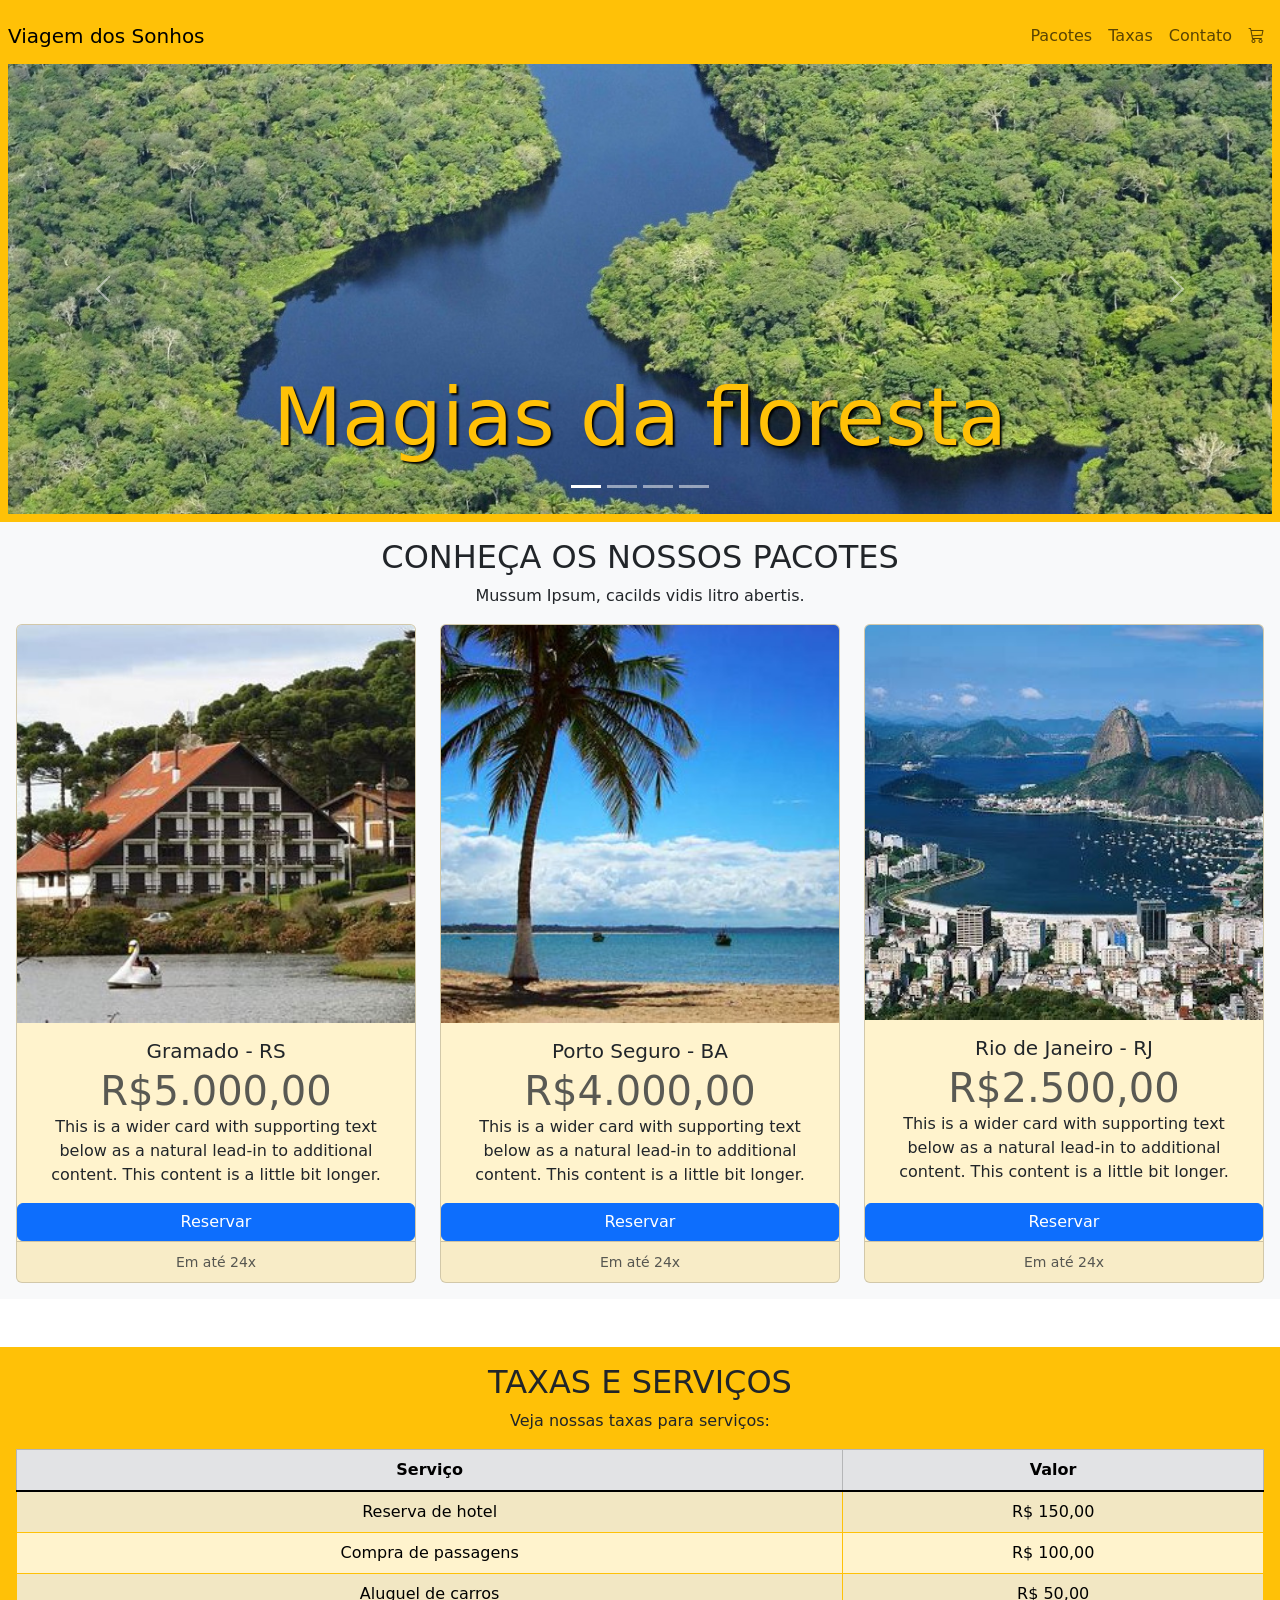
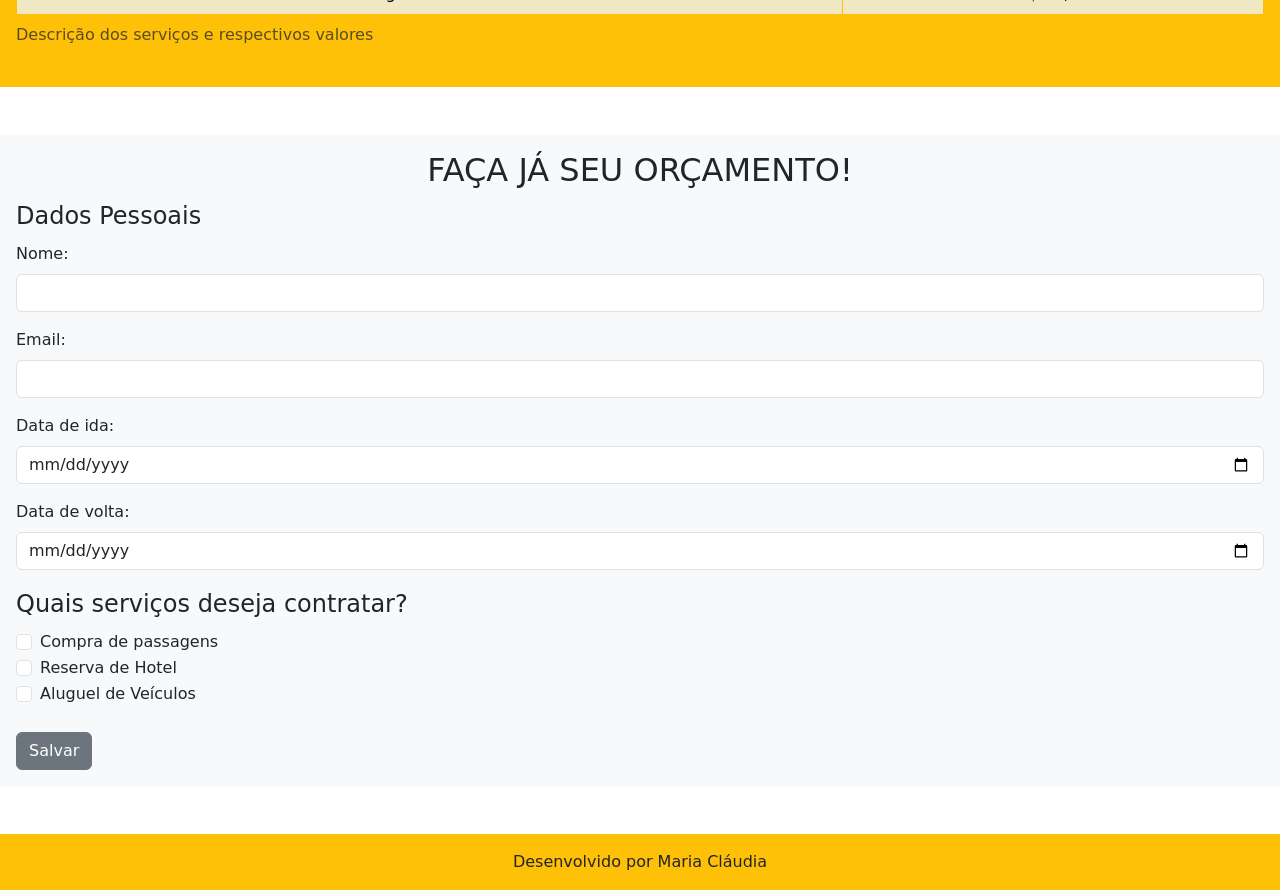
==== commit 484a185f: "fazendo cards e inserindo cartoes com o Bootstrap" ====
--- a/html/index.html
+++ b/html/index.html
@@ -5,8 +5,9 @@
     <meta name="viewport" content="width=device-width, initial-scale=1.0">
     <title>Viagem dos Sonhos</title>
     <link rel="stylesheet" href="../css/style.css">
-    <!-- Link do Bootstrap -->
+    <!-- Links do Bootstrap -->
     <link href="https://cdn.jsdelivr.net/npm/bootstrap@5.3.8/dist/css/bootstrap.min.css" rel="stylesheet" integrity="sha384-sRIl4kxILFvY47J16cr9ZwB07vP4J8+LH7qKQnuqkuIAvNWLzeN8tE5YBujZqJLB" crossorigin="anonymous">
+    <link rel="stylesheet" href="https://cdn.jsdelivr.net/npm/bootstrap-icons@1.13.1/font/bootstrap-icons.min.css">
 </head>
 <body>
     <header class="container-fluid p-2 bg-warning text-center">
@@ -26,6 +27,10 @@
                     </li>
                     <li class="nav-item">
                         <a class="nav-link" href="#">Contato</a>
+                    </li>
+                    <li class="nav-item">
+                        <a class="nav-link" href="#"><i class="bi bi-cart3"></i></a>
+                        
                     </li>
                 </ul>
             </div>
@@ -81,27 +86,50 @@
     </header>
     <section class="container-fluid bg-light text-center p-3">
         <h2>Conheça os nossos pacotes</h2>
-        <p>
-            Mussum Ipsum, cacilds vidis litro abertis.  Detraxit consequat et quo num tendi nada. Si u mundo tá muito paradis? Toma um mé que o mundo vai girarzis! Praesent malesuada urna nisi, quis volutpat erat hendrerit non. Nam vulputate dapibus. Quem num gosta di mim que vai caçá sua turmis!
-
-            Nullam volutpat risus nec leo commodo, ut interdum diam laoreet. Sed non consequat odio. A ordem dos tratores não altera o pão duris. Morbi viverra placerat justo, vel pharetra turpis. Pellentesque nec nulla ligula. Donec gravida turpis a vulputate ultricies.
-
-            Bota 1 metro de cachacis aí pra viagem! Nec orci ornare consequat. Praesent lacinia ultrices consectetur. Sed non ipsum felis. Negão é teu passadis, eu sou faxa pretis. Quem manda na minha terra sou euzis!                  
-        </p>
-        <hr>
-        <div class="row">
-            <figure class="col text-center">
-                <img src="../images/gramado.jpeg" alt="Chalé em Gramado">
-                <figcaption>Gramado - RS</figcaption>
-            </figure>
-            <figure class="col text-center">
-                <img src="../images/porto-seguro.jpeg" alt="Praia em Porto Seguro">
-                <figcaption>Porto Seguro - BA</figcaption>
-            </figure>
-            <figure class="col text-center">
-                <img src="../images/rio-de-janeiro.jpeg" alt="Rio de Janeiro visto de cima">
-                <figcaption>Rio de Janeiro - RJ</figcaption>
-            </figure>
+        <p>Mussum Ipsum, cacilds vidis litro abertis.</p>        
+        <div class="row row-cols-1 row-cols-md-3 g-4">
+    <div class="col">
+                <div class="card h-100 bg-warning-subtle">
+                <img src="../images/gramado.jpeg" class="card-img-top" alt="...">
+                <div class="card-body">
+                    <h5 class="card-title">Gramado - RS</h5>
+                    <h1 class="card-subtitle text-muted">R$5.000,00</h1>
+                    <p class="card-text">This is a wider card with supporting text below as a natural lead-in to additional content. This content is a little bit longer.</p>
+                </div>
+                <a href="#" class="btn btn-primary" data-bs-toggle="modal" data-bs-target="#exampleModal">Reservar</a>
+                <div class="card-footer">
+                    <small class="text-body-secondary">Em até 24x</small>
+                </div>
+                </div>
+            </div>
+            <div class="col">
+                <div class="card h-100 bg-warning-subtle">
+                <img src="../images/porto-seguro.jpeg" class="card-img-top" alt="...">
+                <div class="card-body">
+                    <h5 class="card-title">Porto Seguro - BA</h5>
+                    <h1 class="card-subtitle text-muted">R$4.000,00</h1>
+                    <p class="card-text">This is a wider card with supporting text below as a natural lead-in to additional content. This content is a little bit longer.</p>
+                </div>
+                <a href="#" class="btn btn-primary" data-bs-toggle="modal" data-bs-target="#exampleModal">Reservar</a>
+                <div class="card-footer">
+                    <small class="text-body-secondary">Em até 24x</small>
+                </div>
+                </div>
+            </div>
+            <div class="col">
+                <div class="card h-100 bg-warning-subtle">
+                <img src="../images/rio-de-janeiro.jpeg" class="card-img-top" alt="...">
+                <div class="card-body">
+                    <h5 class="card-title">Rio de Janeiro - RJ</h5>
+                    <h1 class="card-subtitle text-muted">R$2.500,00</h1>
+                    <p class="card-text">This is a wider card with supporting text below as a natural lead-in to additional content. This content is a little bit longer.</p>
+                </div>
+                <a href="#" class="btn btn-primary" data-bs-toggle="modal" data-bs-target="#exampleModal">Reservar</a>
+                <div class="card-footer">
+                    <small class="text-body-secondary">Em até 24x</small>
+                </div>
+                </div>
+            </div>
         </div>
     </section>        
     <br><br>
@@ -194,4 +222,22 @@
     <!-- Script do Bootstrap -->
     <script src="https://cdn.jsdelivr.net/npm/bootstrap@5.3.8/dist/js/bootstrap.bundle.min.js" integrity="sha384-FKyoEForCGlyvwx9Hj09JcYn3nv7wiPVlz7YYwJrWVcXK/BmnVDxM+D2scQbITxI" crossorigin="anonymous"></script>
 </body>
+
+<div class="modal fade" id="exampleModal" tabindex="-1" aria-labelledby="exampleModalLabel" aria-hidden="true">
+  <div class="modal-dialog">
+    <div class="modal-content">
+      <div class="modal-header">
+        <h5 class="modal-title">Suas Compras</h5>
+        <button type="button" class="btn-close" data-bs-dismiss="modal" aria-label="Close"></button>
+      </div>
+      <div class="modal-body">
+        <p>Produto adicionado ao carrinho.</p>
+      </div>
+      <div class="modal-footer">
+        <button type="button" class="btn btn-primary" data-bs-dismiss="modal">Continuar Comprando</button>
+        <button type="button" class="btn btn-success">Finalizar a compra</button>
+      </div>
+    </div>
+  </div>
+</div>
 </html>
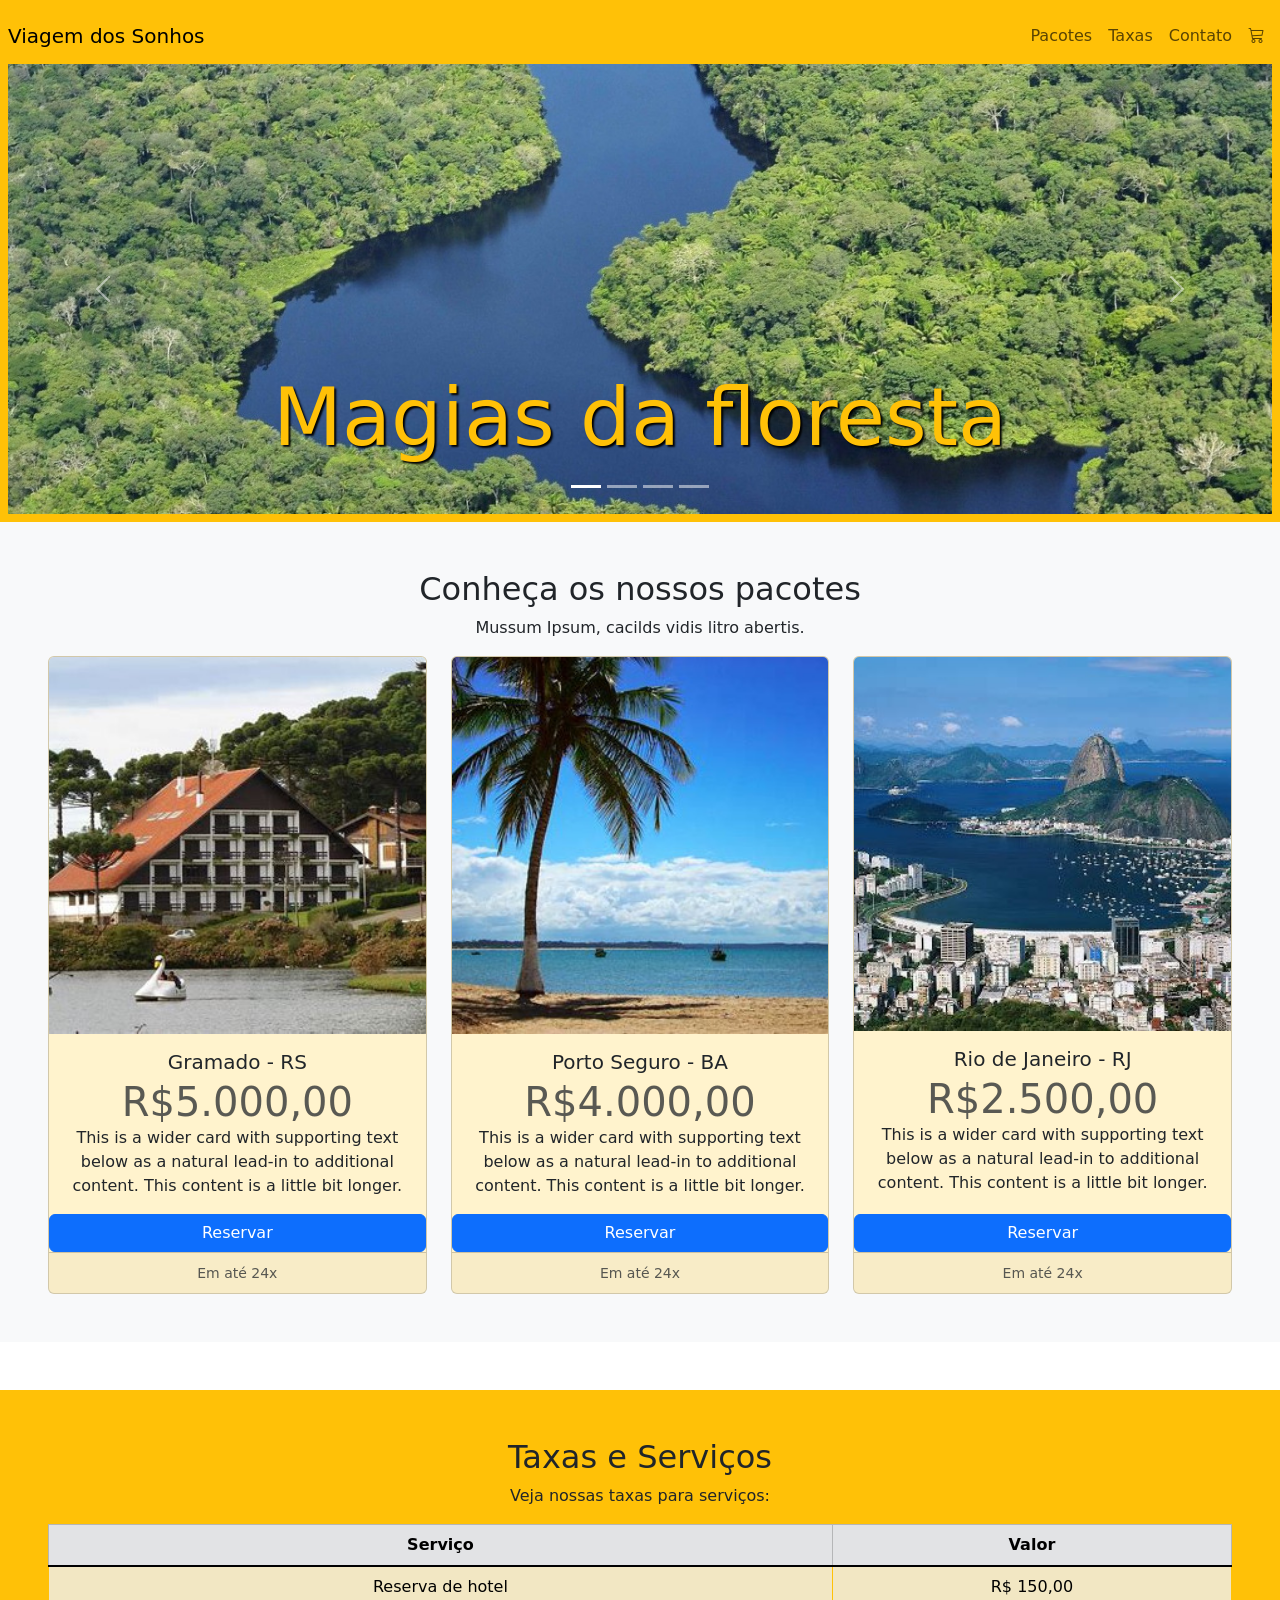
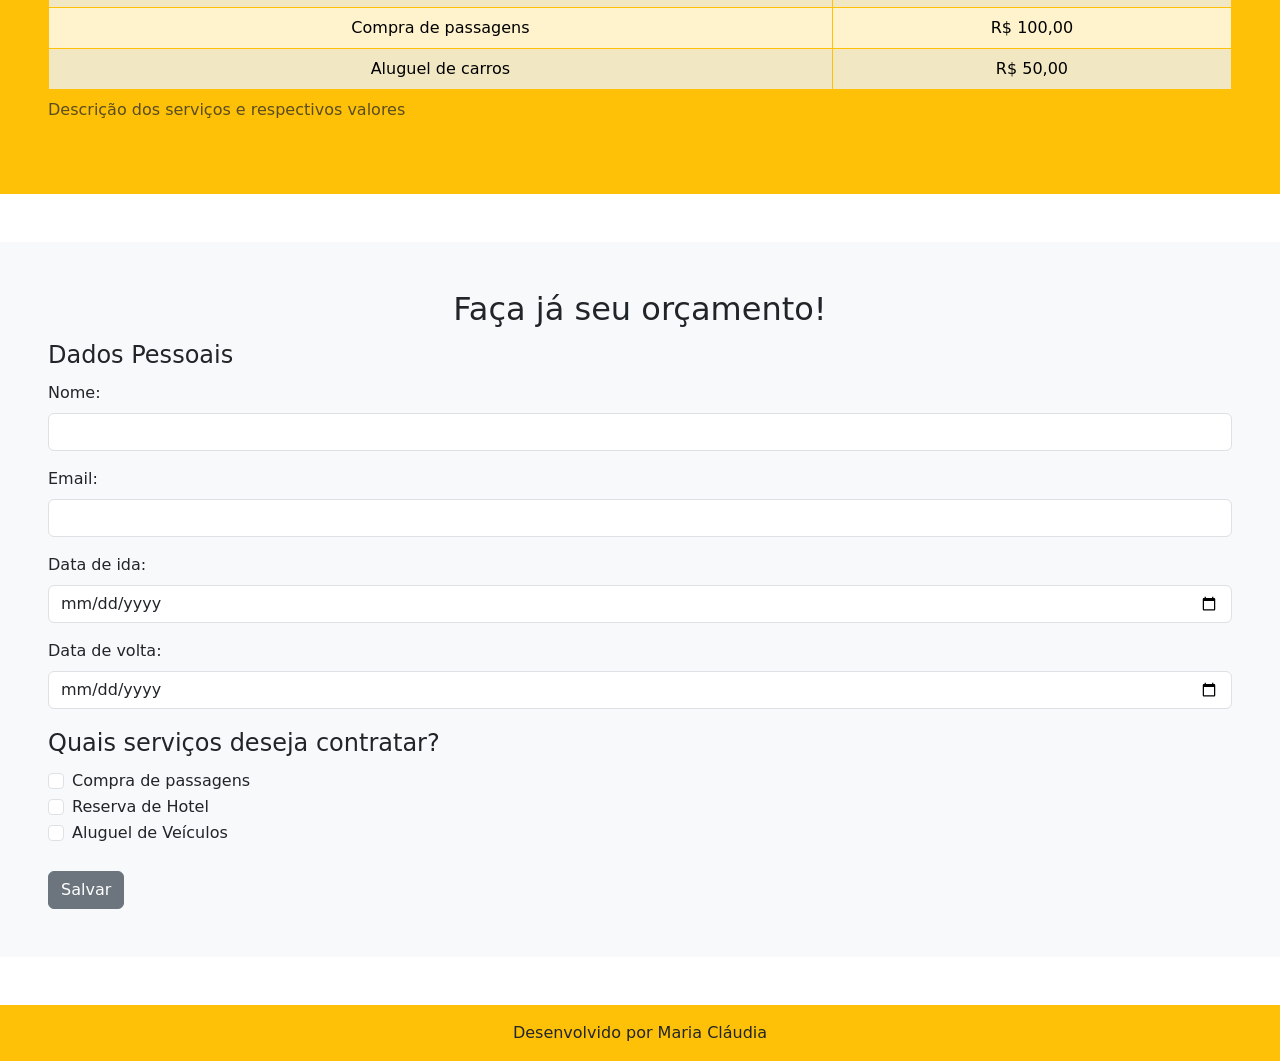
==== commit 1d7f30ec: "reparos finais" ====
--- a/html/index.html
+++ b/html/index.html
@@ -84,7 +84,7 @@
             </button>
         </div>      
     </header>
-    <section class="container-fluid bg-light text-center p-3">
+    <section class="container-fluid bg-light text-center p-5">
         <h2>Conheça os nossos pacotes</h2>
         <p>Mussum Ipsum, cacilds vidis litro abertis.</p>        
         <div class="row row-cols-1 row-cols-md-3 g-4">
@@ -133,7 +133,7 @@
         </div>
     </section>        
     <br><br>
-    <section class="container-fluid bg-warning text-center p-3">
+    <section class="container-fluid bg-warning text-center p-5">
         <h2>Taxas e Serviços</h2>
         <p>Veja nossas taxas para serviços:</p>
 
@@ -165,7 +165,7 @@
     <br><br>
 
     <!-- Formulários -->
-    <section class="container-fluid bg-light p-3">
+    <section class="container-fluid bg-light p-5">
         <h2 class="text-center">Faça já seu orçamento!</h2>
         <form method="GET" action="">
             <fieldset>
--- a/css/style.css
+++ b/css/style.css
@@ -1,8 +1,3 @@
-header p
-{
-    color: white;
-}
-
 .title
 {
     font-size: 63px;
@@ -11,8 +6,7 @@
 
 h2
 {
-    font-size: 24px;
-    text-transform: uppercase;
+    font-size: 54px;    
     color: #303030;
     font-weight: 600;
 }
